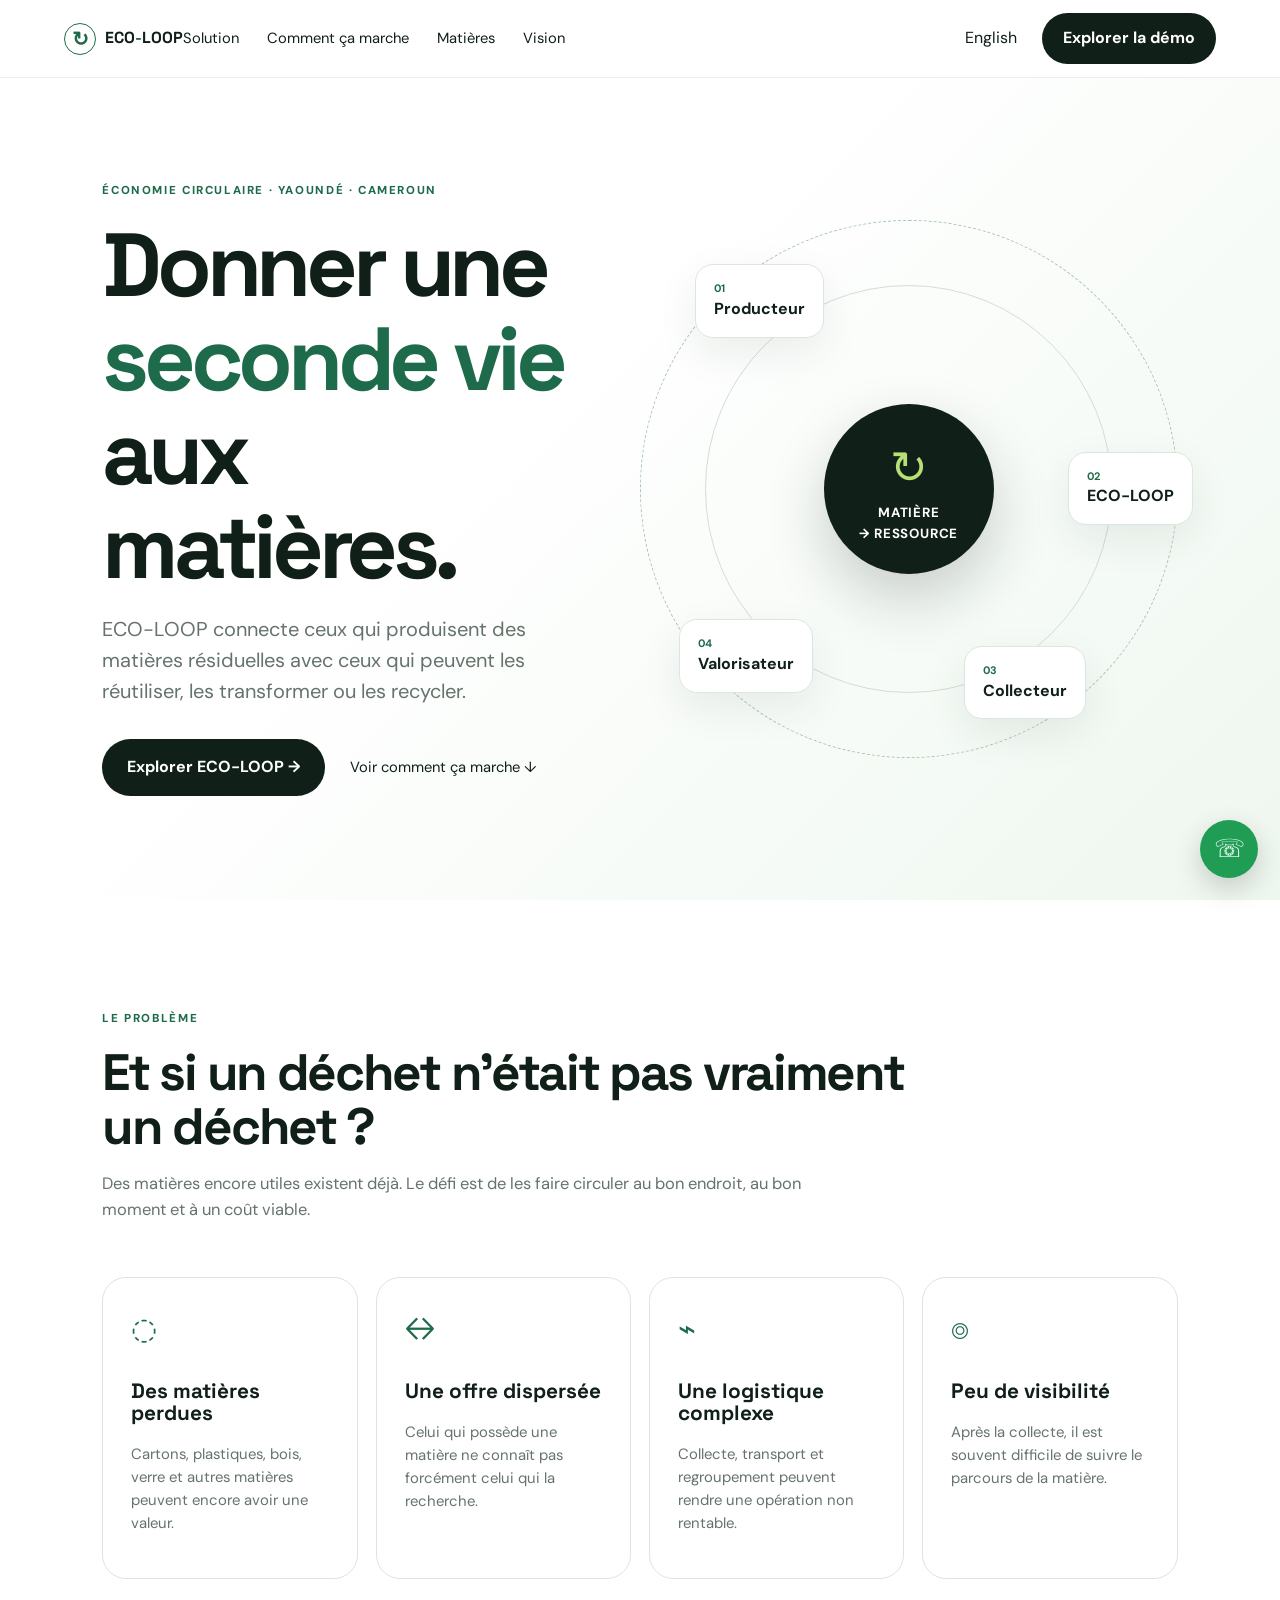
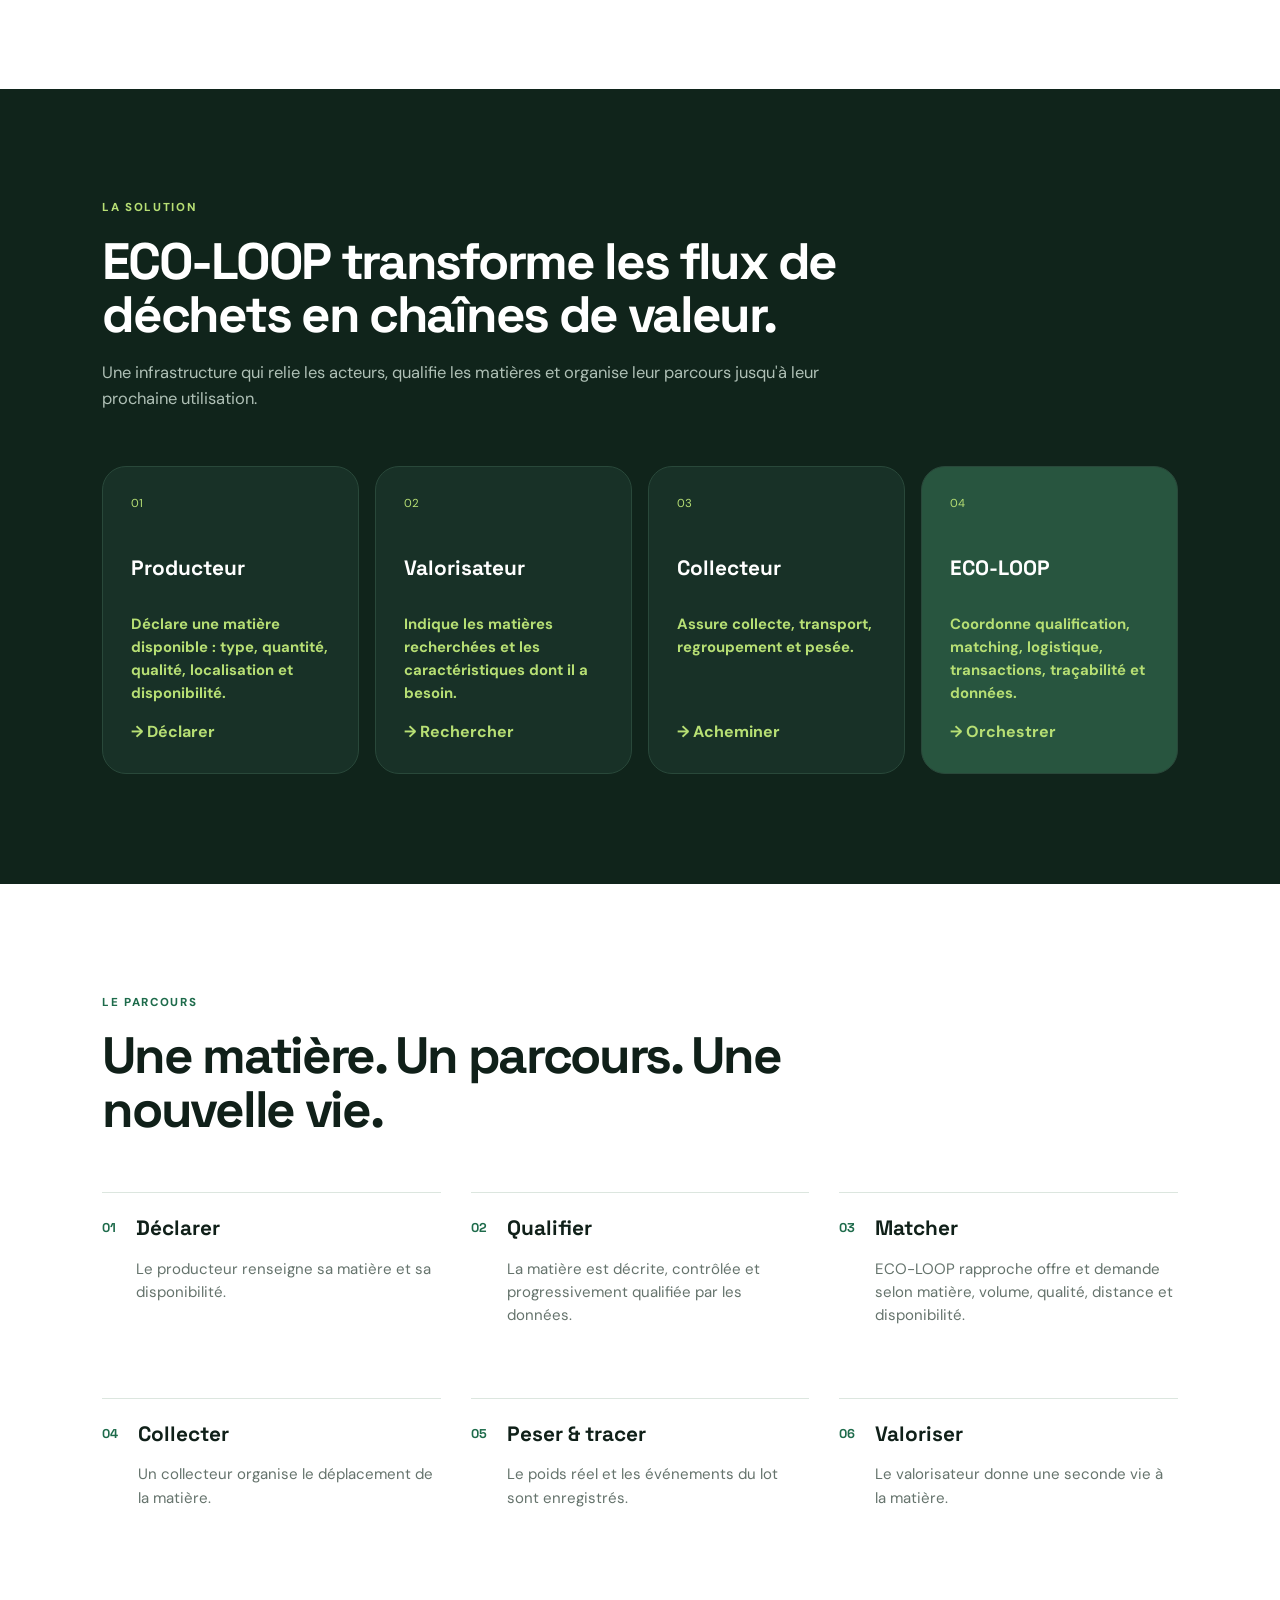
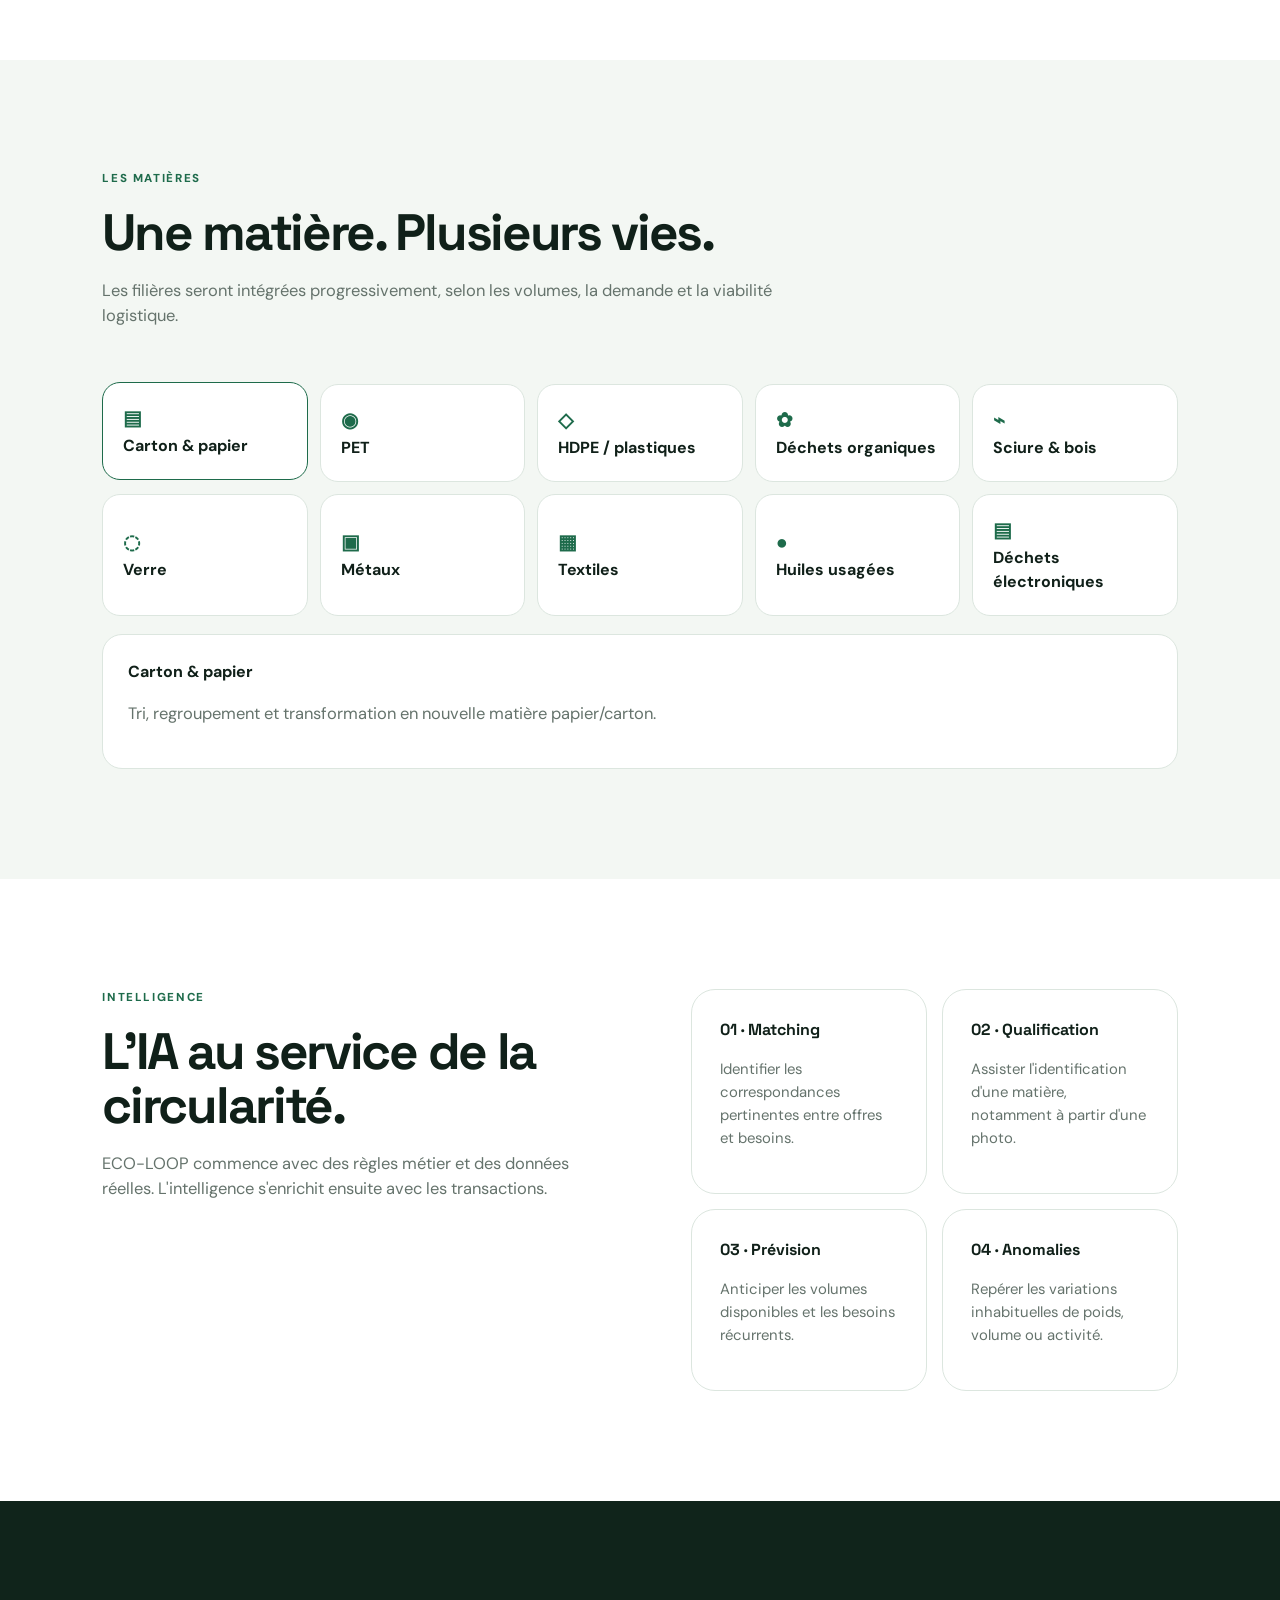
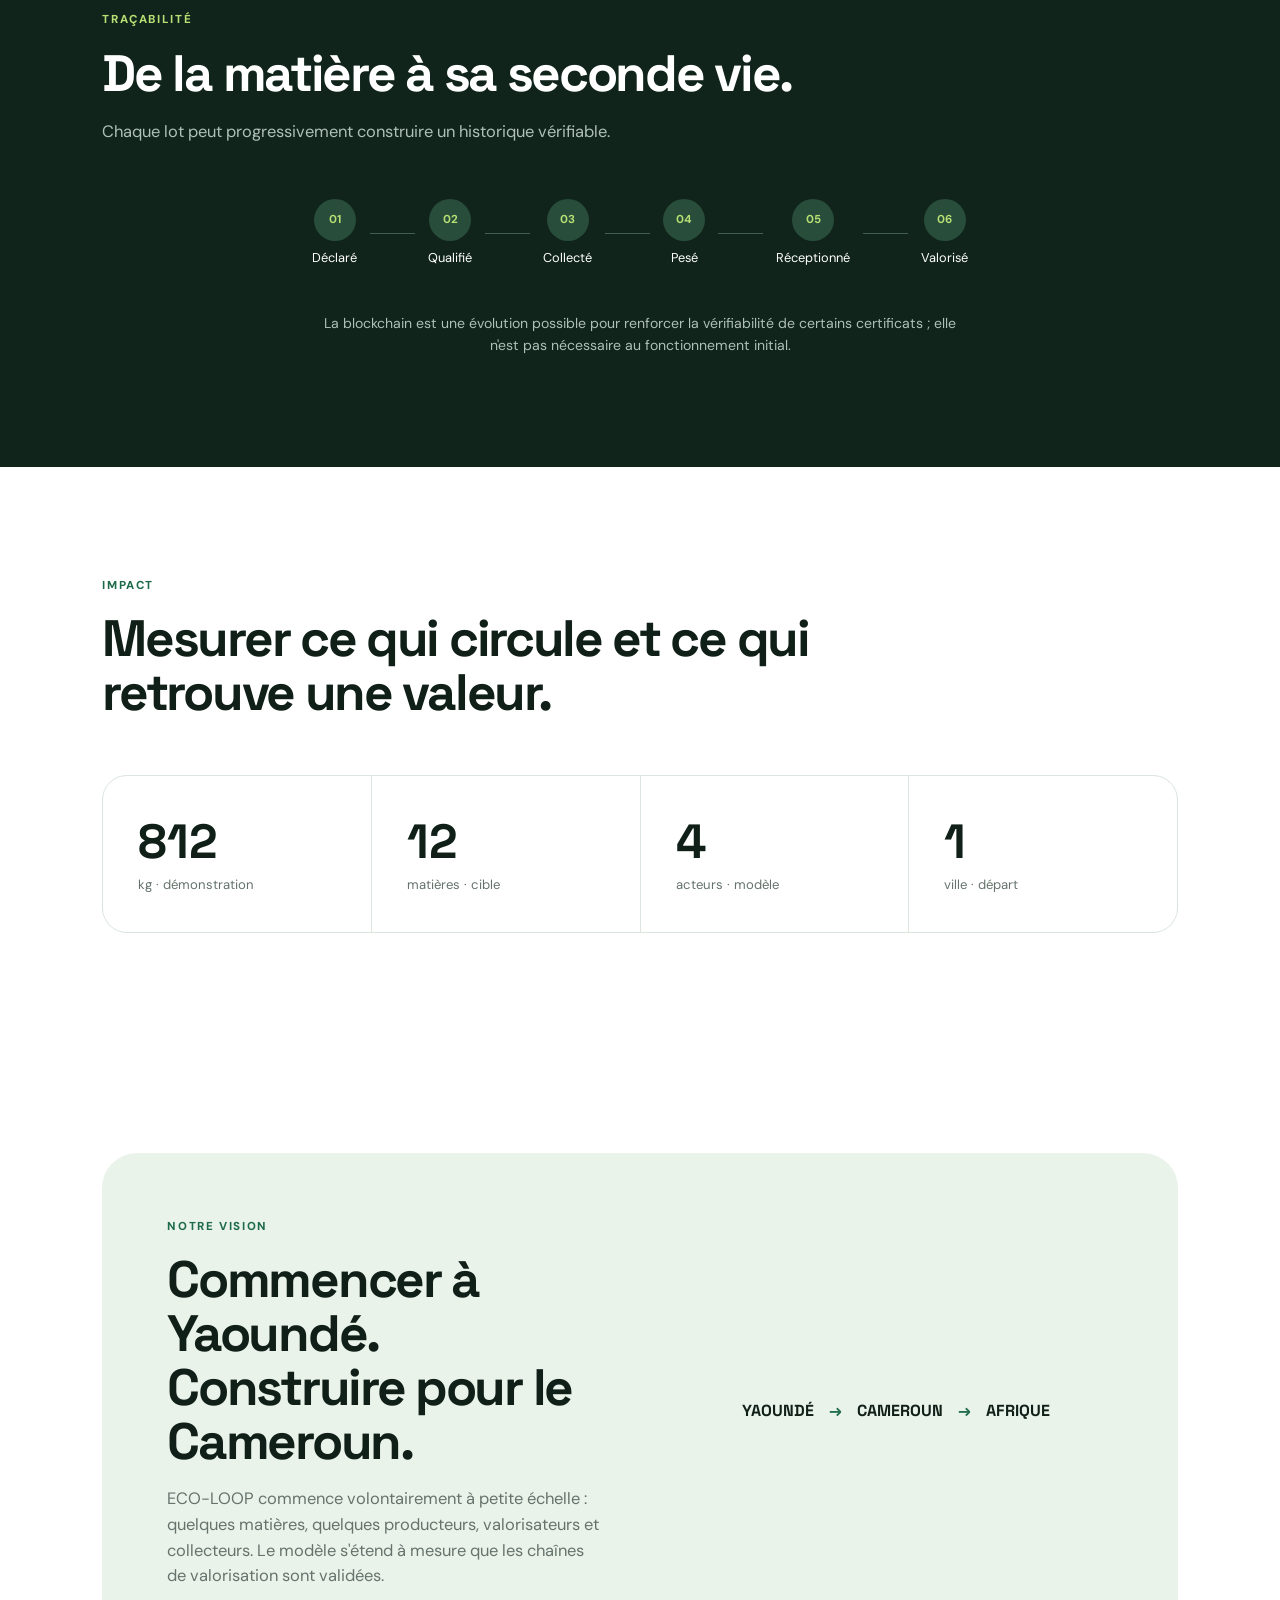
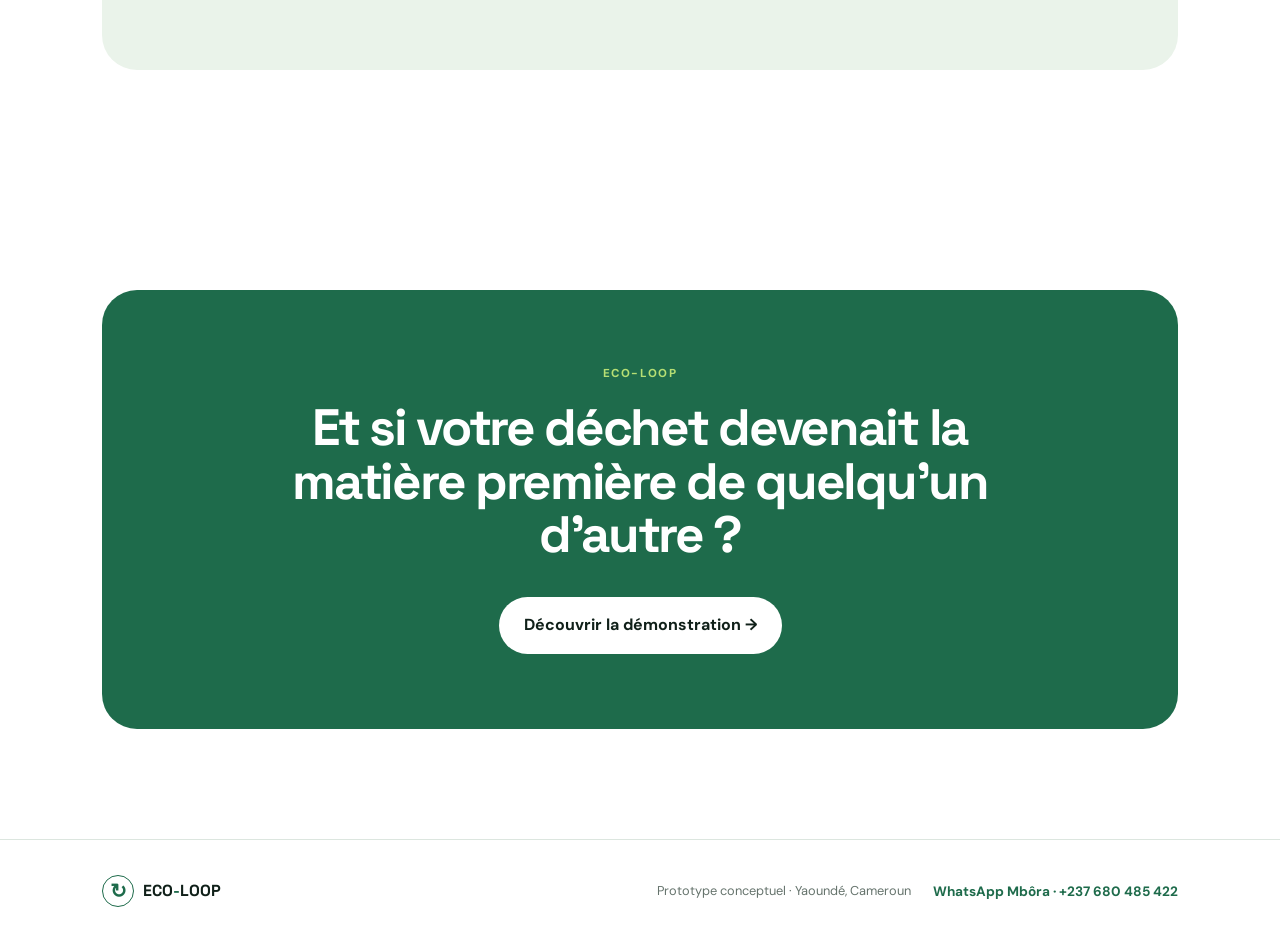
==== index.html @ 36ca0eca "starter" ====
<!DOCTYPE html>
<html lang="fr">
<head>
<meta charset="UTF-8">
<meta name="viewport" content="width=device-width, initial-scale=1.0">
<meta name="description" content="ECO-LOOP connecte les producteurs, collecteurs et valorisateurs pour transformer les matières résiduelles en ressources.">
<meta property="og:title" content="ECO-LOOP — Donner une seconde vie aux matières">
<title>ECO-LOOP</title>
<link rel="stylesheet" href="css/style.css">
</head>
<body>
<header class="nav">
  <a class="brand" href="index.html"><span class="brand-mark">↻</span><span>ECO<span>-</span>LOOP</span></a>
  <nav>
    <a href="#solution"><span data-i18n="nav.solution">Solution</span></a><a href="#process"><span data-i18n="nav.process">Comment ça marche</span></a><a href="#materials"><span data-i18n="nav.materials">Matières</span></a><a href="#vision"><span data-i18n="nav.vision">Vision</span></a>
  </nav>
  <button class="btn btn-light" id="langToggle" type="button">English</button><a class="btn btn-dark" href="demo.html"><span data-i18n="nav.demo">Explorer la démo</span></a>
</header>

<main>
<section class="hero">
  <div class="hero-copy reveal">
    <div class="eyebrow"><span data-i18n="hero.eyebrow">Économie circulaire · Yaoundé · Cameroun</span></div>
    <h1><span data-i18n="hero.title">Donner une <em>seconde vie</em> aux matières.</span></h1>
    <p class="lead"><span data-i18n="hero.lead">ECO-LOOP connecte ceux qui produisent des matières résiduelles avec ceux qui peuvent les réutiliser, les transformer ou les recycler.</span></p>
    <div class="actions"><a class="btn btn-dark btn-lg" href="demo.html"><span data-i18n="hero.demo">Explorer ECO-LOOP →</span></a><a class="text-link" href="#process"><span data-i18n="hero.process">Voir comment ça marche ↓</span></a></div>
  </div>
  <div class="hero-visual reveal">
    <div class="loop-orbit">
      <div class="node n1"><b>01</b><span><span data-i18n="actor.p">Producteur</span></span></div>
      <div class="node n2"><b>02</b><span>ECO-LOOP</span></div>
      <div class="node n3"><b>03</b><span><span data-i18n="actor.c">Collecteur</span></span></div>
      <div class="node n4"><b>04</b><span><span data-i18n="actor.v">Valorisateur</span></span></div>
      <div class="center-node"><span>↻</span><small>MATIÈRE<br>→ RESSOURCE</small></div>
    </div>
  </div>
</section>

<section class="problem section">
  <div class="section-head reveal"><div class="eyebrow"><span data-i18n="problem.eyebrow">Le problème</span></div><h2><span data-i18n="problem.title">Et si un déchet n'était pas vraiment un déchet ?</span></h2><p><span data-i18n="problem.lead">Des matières encore utiles existent déjà. Le défi est de les faire circuler au bon endroit, au bon moment et à un coût viable.</span></p></div>
  <div class="grid-4">
    <article class="card reveal"><span class="card-icon">◌</span><h3><span data-i18n="problem.c1">Des matières perdues</span></h3><p><span data-i18n="problem.p1">Cartons, plastiques, bois, verre et autres matières peuvent encore avoir une valeur.</span></p></article>
    <article class="card reveal"><span class="card-icon">↔</span><h3><span data-i18n="problem.c2">Une offre dispersée</span></h3><p><span data-i18n="problem.p2">Celui qui possède une matière ne connaît pas forcément celui qui la recherche.</span></p></article>
    <article class="card reveal"><span class="card-icon">⌁</span><h3><span data-i18n="problem.c3">Une logistique complexe</span></h3><p><span data-i18n="problem.p3">Collecte, transport et regroupement peuvent rendre une opération non rentable.</span></p></article>
    <article class="card reveal"><span class="card-icon">⌾</span><h3><span data-i18n="problem.c4">Peu de visibilité</span></h3><p><span data-i18n="problem.p4">Après la collecte, il est souvent difficile de suivre le parcours de la matière.</span></p></article>
  </div>
</section>

<section id="solution" class="solution section dark-section">
  <div class="section-head reveal"><div class="eyebrow"><span data-i18n="solution.eyebrow">La solution</span></div><h2><span data-i18n="solution.title">ECO-LOOP transforme les flux de déchets en chaînes de valeur.</span></h2><p><span data-i18n="solution.lead">Une infrastructure qui relie les acteurs, qualifie les matières et organise leur parcours jusqu'à leur prochaine utilisation.</span></p></div>
  <div class="actors">
    <article class="actor reveal"><div class="actor-num">01</div><h3>Producteur</h3><p><span data-i18n="actor.pd">Déclare une matière disponible : type, quantité, qualité, localisation et disponibilité.</span></p><span><span data-i18n="actor.ps">→ Déclarer</span></span></article>
    <article class="actor reveal"><div class="actor-num">02</div><h3>Valorisateur</h3><p><span data-i18n="actor.vd">Indique les matières recherchées et les caractéristiques dont il a besoin.</span></p><span><span data-i18n="actor.vs">→ Rechercher</span></span></article>
    <article class="actor reveal"><div class="actor-num">03</div><h3>Collecteur</h3><p><span data-i18n="actor.cd">Assure collecte, transport, regroupement et pesée.</span></p><span><span data-i18n="actor.cs">→ Acheminer</span></span></article>
    <article class="actor featured reveal"><div class="actor-num">04</div><h3>ECO-LOOP</h3><p><span data-i18n="actor.ed">Coordonne qualification, matching, logistique, transactions, traçabilité et données.</span></p><span><span data-i18n="actor.es">→ Orchestrer</span></span></article>
  </div>
</section>

<section id="process" class="section">
  <div class="section-head reveal"><div class="eyebrow"><span data-i18n="process.eyebrow">Le parcours</span></div><h2><span data-i18n="process.title">Une matière. Un parcours. Une nouvelle vie.</span></h2></div>
  <div class="steps">
    <div class="step reveal"><b>01</b><div><h3 data-i18n="step.1">Déclarer</h3><p data-i18n="step.1d">Le producteur renseigne sa matière et sa disponibilité.</p></div></div>
    <div class="step reveal"><b>02</b><div><h3 data-i18n="step.2">Qualifier</h3><p data-i18n="step.2d">La matière est décrite, contrôlée et progressivement qualifiée par les données.</p></div></div>
    <div class="step reveal"><b>03</b><div><h3 data-i18n="step.3">Matcher</h3><p data-i18n="step.3d">ECO-LOOP rapproche offre et demande selon matière, volume, qualité, distance et disponibilité.</p></div></div>
    <div class="step reveal"><b>04</b><div><h3 data-i18n="step.4">Collecter</h3><p data-i18n="step.4d">Un collecteur organise le déplacement de la matière.</p></div></div>
    <div class="step reveal"><b>05</b><div><h3 data-i18n="step.5">Peser & tracer</h3><p data-i18n="step.5d">Le poids réel et les événements du lot sont enregistrés.</p></div></div>
    <div class="step reveal"><b>06</b><div><h3 data-i18n="step.6">Valoriser</h3><p data-i18n="step.6d">Le valorisateur donne une seconde vie à la matière.</p></div></div>
  </div>
</section>

<section id="materials" class="section soft">
  <div class="section-head reveal"><div class="eyebrow"><span data-i18n="materials.eyebrow">Les matières</span></div><h2><span data-i18n="materials.title">Une matière. Plusieurs vies.</span></h2><p><span data-i18n="materials.lead">Les filières seront intégrées progressivement, selon les volumes, la demande et la viabilité logistique.</span></p></div>
  <div class="materials-grid" id="materialGrid"></div>
  <div class="material-detail" id="materialDetail"></div>
</section>

<section class="section intelligence">
  <div class="split">
    <div class="section-head reveal"><div class="eyebrow"><span data-i18n="ai.eyebrow">Intelligence</span></div><h2><span data-i18n="ai.title">L'IA au service de la circularité.</span></h2><p><span data-i18n="ai.lead">ECO-LOOP commence avec des règles métier et des données réelles. L'intelligence s'enrichit ensuite avec les transactions.</span></p></div>
    <div class="ai-cards">
      <div class="mini-card reveal"><b>01 · <span data-i18n="ai.1">Matching</span></b><p data-i18n="ai.1d">Identifier les correspondances pertinentes entre offres et besoins.</p></div>
      <div class="mini-card reveal"><b>02 · <span data-i18n="ai.2">Qualification</span></b><p data-i18n="ai.2d">Assister l'identification d'une matière, notamment à partir d'une photo.</p></div>
      <div class="mini-card reveal"><b>03 · <span data-i18n="ai.3">Prévision</span></b><p data-i18n="ai.3d">Anticiper les volumes disponibles et les besoins récurrents.</p></div>
      <div class="mini-card reveal"><b>04 · <span data-i18n="ai.4">Anomalies</span></b><p data-i18n="ai.4d">Repérer les variations inhabituelles de poids, volume ou activité.</p></div>
    </div>
  </div>
</section>

<section class="section trace dark-section">
  <div class="section-head reveal"><div class="eyebrow"><span data-i18n="trace.eyebrow">Traçabilité</span></div><h2><span data-i18n="trace.title">De la matière à sa seconde vie.</span></h2><p><span data-i18n="trace.lead">Chaque lot peut progressivement construire un historique vérifiable.</span></p></div>
  <div class="timeline">
    <div><b>01</b><span data-i18n="demo.declared">Déclarée</span></div><i></i><div><b>02</b><span data-i18n="demo.qualified">Qualifiée</span></div><i></i><div><b>03</b><span data-i18n="demo.collected">Collectée</span></div><i></i><div><b>04</b><span data-i18n="demo.weighed">Pesée</span></div><i></i><div><b>05</b><span data-i18n="demo.receptioned">Réceptionnée</span></div><i></i><div><b>06</b><span data-i18n="demo.valorized">Valorisée</span></div>
  </div>
  <p class="note"><span data-i18n="trace.note">La blockchain est une évolution possible pour renforcer la vérifiabilité de certains certificats ; elle n'est pas nécessaire au fonctionnement initial.</span></p>
</section>

<section class="section impact">
  <div class="section-head reveal"><div class="eyebrow"><span data-i18n="impact.eyebrow">Impact</span></div><h2><span data-i18n="impact.title">Mesurer ce qui circule et ce qui retrouve une valeur.</span></h2></div>
  <div class="stats">
    <div><strong data-count="812">0</strong><span>kg · démonstration</span></div>
    <div><strong data-count="12">0</strong><span>matières · cible</span></div>
    <div><strong data-count="4">0</strong><span>acteurs · modèle</span></div>
    <div><strong data-count="1">0</strong><span>ville · départ</span></div>
  </div>
</section>

<section id="vision" class="vision section">
  <div class="vision-box reveal">
    <div><div class="eyebrow"><span data-i18n="vision.eyebrow">Notre vision</span></div><h2><span data-i18n="vision.title">Commencer à Yaoundé.<br>Construire pour le Cameroun.</span></h2><p><span data-i18n="vision.p">ECO-LOOP commence volontairement à petite échelle : quelques matières, quelques producteurs, valorisateurs et collecteurs. Le modèle s'étend à mesure que les chaînes de valorisation sont validées.</span></p></div>
    <div class="map-path"><span>YAOUNDÉ</span><i>→</i><span>CAMEROUN</span><i>→</i><span>AFRIQUE</span></div>
  </div>
</section>

<section class="cta section">
  <div class="cta-box reveal"><div class="eyebrow">ECO-LOOP</div><h2><span data-i18n="cta.title">Et si votre déchet devenait la matière première de quelqu'un d'autre ?</span></h2><a class="btn btn-light btn-lg" href="demo.html"><span data-i18n="cta.button">Découvrir la démonstration →</span></a></div>
</section>
</main>
<footer><div class="brand"><span class="brand-mark">↻</span><span>ECO<span>-</span>LOOP</span></div><div class="footer-contact"><p data-i18n="footer">Prototype conceptuel · Yaoundé, Cameroun</p><a class="whatsapp-link" href="https://wa.me/237680485422" target="_blank" rel="noopener noreferrer"><span>WhatsApp Mbôra</span> · +237 680 485 422</a></div></footer><a class="whatsapp-float" href="https://wa.me/237680485422" target="_blank" rel="noopener noreferrer" aria-label="WhatsApp Mbôra">☏<span>WhatsApp</span></a>
<script src="js/i18n.js"></script><script src="js/data.js"></script><script src="js/landing.js"></script>
</body>
</html>
---- css/style.css ----
@import url('https://fonts.googleapis.com/css2?family=DM+Sans:wght@400;500;600;700&family=Space+Grotesk:wght@500;600;700&display=swap');
:root{--ink:#102019;--muted:#65736c;--green:#1e6b4b;--lime:#b7df74;--soft:#f3f7f3;--line:#dce6df;--white:#fff;--dark:#10241b}
*{box-sizing:border-box}html{scroll-behavior:smooth}body{margin:0;font-family:"DM Sans",sans-serif;color:var(--ink);background:#fff;line-height:1.55}h1,h2,h3{font-family:"Space Grotesk",sans-serif;line-height:1.05;margin:0 0 18px}h1{font-size:clamp(3rem,7vw,6.8rem);letter-spacing:-.06em}h2{font-size:clamp(2.2rem,4vw,4.2rem);letter-spacing:-.045em}h3{font-size:1.3rem}p{color:var(--muted);font-size:1.03rem}.nav{height:78px;display:flex;align-items:center;justify-content:space-between;padding:0 5vw;position:sticky;top:0;background:rgba(255,255,255,.88);backdrop-filter:blur(14px);z-index:20;border-bottom:1px solid rgba(220,230,223,.6)}.brand{display:flex;gap:9px;align-items:center;font-family:"Space Grotesk";font-weight:700;color:var(--ink);text-decoration:none}.brand span>span{color:var(--green)}.brand-mark{width:32px;height:32px;border:1.5px solid var(--green);border-radius:50%;display:grid;place-items:center;color:var(--green);font-size:20px}.nav nav{display:flex;gap:28px}.nav nav a,.text-link{color:var(--ink);text-decoration:none;font-size:.92rem}.btn{display:inline-flex;align-items:center;justify-content:center;text-decoration:none;border-radius:999px;padding:12px 20px;font-weight:700;border:1px solid transparent;transition:.2s}.btn:hover{transform:translateY(-2px)}.btn-dark{background:var(--ink);color:#fff}.btn-light{background:#fff;color:var(--ink)}.btn-lg{padding:15px 24px}.hero{min-height:calc(100vh - 78px);display:grid;grid-template-columns:1.05fr .95fr;align-items:center;padding:7vw 8vw;gap:4vw;background:linear-gradient(135deg,#fff 40%,#eef7ef)}.eyebrow{text-transform:uppercase;letter-spacing:.14em;font-size:.72rem;font-weight:800;color:var(--green);margin-bottom:18px}.hero h1 em{font-style:normal;color:var(--green)}.lead{font-size:1.25rem;max-width:680px}.actions{display:flex;gap:25px;align-items:center;margin-top:32px}.loop-orbit{width:min(42vw,540px);height:min(42vw,540px);min-width:360px;min-height:360px;border:1px dashed #a8c7b2;border-radius:50%;position:relative;margin:auto;animation:spin 35s linear infinite}.loop-orbit:before{content:"";position:absolute;inset:12%;border:1px solid #cfe0d4;border-radius:50%}.center-node{position:absolute;inset:50% auto auto 50%;transform:translate(-50%,-50%);width:170px;height:170px;background:var(--ink);border-radius:50%;color:#fff;display:grid;place-content:center;text-align:center;box-shadow:0 25px 60px rgba(16,32,25,.2)}.center-node span{font-size:45px;color:var(--lime)}.center-node small{font-weight:700;letter-spacing:.06em}.node{position:absolute;background:#fff;border:1px solid var(--line);padding:15px 18px;border-radius:18px;box-shadow:0 15px 40px rgba(20,50,35,.08);display:flex;flex-direction:column}.node b{font-size:.68rem;color:var(--green)}.node span{font-weight:700}.n1{top:8%;left:10%}.n2{top:43%;right:-3%}.n3{bottom:7%;right:17%}.n4{bottom:12%;left:7%}@keyframes spin{to{transform:rotate(360deg)}}.section{padding:110px 8vw}.section-head{max-width:850px;margin-bottom:55px}.section-head p{max-width:720px}.grid-4{display:grid;grid-template-columns:repeat(4,1fr);gap:18px}.card,.actor,.mini-card{border:1px solid var(--line);border-radius:24px;padding:28px;background:#fff}.card-icon{font-size:30px;color:var(--green);display:block;margin-bottom:28px}.card p,.actor p,.mini-card p{font-size:.93rem}.dark-section{background:var(--dark);color:#fff}.dark-section p{color:#afc0b6}.dark-section .eyebrow{color:var(--lime)}.actors{display:grid;grid-template-columns:repeat(4,1fr);gap:16px}.actor{background:#183127;border-color:#29483a;min-height:290px;display:flex;flex-direction:column}.actor p{color:#afc0b6}.actor span{margin-top:auto;color:var(--lime);font-weight:700}.actor-num{font-size:.72rem;color:var(--lime);margin-bottom:45px}.actor.featured{background:#28553f}.steps{display:grid;grid-template-columns:repeat(3,1fr);gap:30px}.step{display:flex;gap:20px;padding:25px 0;border-top:1px solid var(--line)}.step>b{font-family:"Space Grotesk";color:var(--green);font-size:.8rem}.step p{font-size:.94rem}.soft{background:var(--soft)}.materials-grid{display:grid;grid-template-columns:repeat(5,1fr);gap:12px}.material-btn{border:1px solid var(--line);background:#fff;border-radius:18px;padding:20px;text-align:left;cursor:pointer;font:inherit;font-weight:700;color:var(--ink);transition:.2s}.material-btn:hover,.material-btn.active{border-color:var(--green);transform:translateY(-2px)}.material-detail{margin-top:18px;padding:25px;border-radius:20px;background:#fff;border:1px solid var(--line);min-height:80px}.split{display:grid;grid-template-columns:1fr 1fr;gap:8vw;align-items:start}.ai-cards{display:grid;grid-template-columns:1fr 1fr;gap:15px}.mini-card b{font-family:"Space Grotesk"}.timeline{display:flex;align-items:center;justify-content:center;gap:13px;flex-wrap:wrap}.timeline div{display:flex;flex-direction:column;align-items:center;gap:7px}.timeline b{width:42px;height:42px;border-radius:50%;display:grid;place-items:center;background:#284d3b;color:var(--lime);font-size:.72rem}.timeline span{font-size:.8rem}.timeline i{height:1px;width:45px;background:#42604f}.note{text-align:center;margin:45px auto 0;max-width:650px;font-size:.88rem}.stats{display:grid;grid-template-columns:repeat(4,1fr);gap:1px;background:var(--line);border:1px solid var(--line);border-radius:25px;overflow:hidden}.stats>div{background:#fff;padding:35px}.stats strong{font:700 3rem "Space Grotesk";display:block}.stats span{font-size:.82rem;color:var(--muted)}.vision-box{background:#eaf3ea;border-radius:35px;padding:65px;display:grid;grid-template-columns:1fr 1fr;gap:6vw;align-items:center}.map-path{display:flex;align-items:center;justify-content:center;gap:15px;flex-wrap:wrap;font-family:"Space Grotesk";font-weight:700}.map-path i{font-style:normal;color:var(--green)}.cta-box{background:var(--green);color:#fff;border-radius:35px;padding:75px;text-align:center}.cta-box h2{max-width:800px;margin:0 auto 35px}.cta-box .eyebrow{color:var(--lime)}footer{padding:35px 8vw;display:flex;justify-content:space-between;align-items:center;gap:25px;border-top:1px solid var(--line)}footer p{font-size:.8rem;margin:0}.footer-contact{display:flex;align-items:center;gap:22px;flex-wrap:wrap;justify-content:flex-end}.whatsapp-link{color:var(--green);font-weight:700;text-decoration:none;font-size:.85rem}.whatsapp-link:hover{text-decoration:underline}.demo-footer{padding:28px 6vw;text-align:center;border-top:1px solid var(--line)}.whatsapp-float{position:fixed;right:22px;bottom:22px;z-index:50;width:58px;height:58px;border-radius:50%;background:#1f9d55;color:#fff;display:flex;align-items:center;justify-content:center;text-decoration:none;font-size:25px;box-shadow:0 10px 28px rgba(0,0,0,.18);transition:.2s}.whatsapp-float:hover{transform:translateY(-3px)}.whatsapp-float span{position:absolute;right:68px;white-space:nowrap;background:var(--ink);color:#fff;padding:8px 12px;border-radius:999px;font-size:.75rem;font-weight:700;opacity:0;pointer-events:none;transition:.2s}.whatsapp-float:hover span{opacity:1}.reveal{opacity:0;transform:translateY(18px);transition:.7s ease}.reveal.visible{opacity:1;transform:none}@media(max-width:900px){.nav nav{display:none}.hero{grid-template-columns:1fr;padding-top:70px}.loop-orbit{min-width:300px;min-height:300px;width:80vw;height:80vw}.grid-4,.actors{grid-template-columns:1fr 1fr}.steps{grid-template-columns:1fr 1fr}.materials-grid{grid-template-columns:repeat(2,1fr)}.split,.vision-box{grid-template-columns:1fr}.stats{grid-template-columns:1fr 1fr}.timeline i{display:none}}@media(max-width:560px){.nav{padding:0 20px}.nav>.btn{display:none}.hero,.section{padding:75px 22px}.hero h1{font-size:3.5rem}.actions{align-items:flex-start;flex-direction:column}.grid-4,.actors,.steps,.ai-cards{grid-template-columns:1fr}.materials-grid{grid-template-columns:1fr 1fr}.stats{grid-template-columns:1fr}.vision-box,.cta-box{padding:35px 25px}.node{transform:scale(.85)}.loop-orbit{min-width:285px;min-height:285px}.center-node{width:125px;height:125px}.center-node span{font-size:32px}.n2{right:-10%}footer{padding:25px 22px;display:block}.footer-contact{justify-content:flex-start;margin-top:14px}}

#langToggle{cursor:pointer;font:inherit;padding:9px 14px;margin-left:12px} .nav #langToggle{margin-left:auto;margin-right:10px} .demo-nav #langToggle{margin-left:auto;margin-right:12px}@media(max-width:560px){#langToggle{padding:8px 11px}}
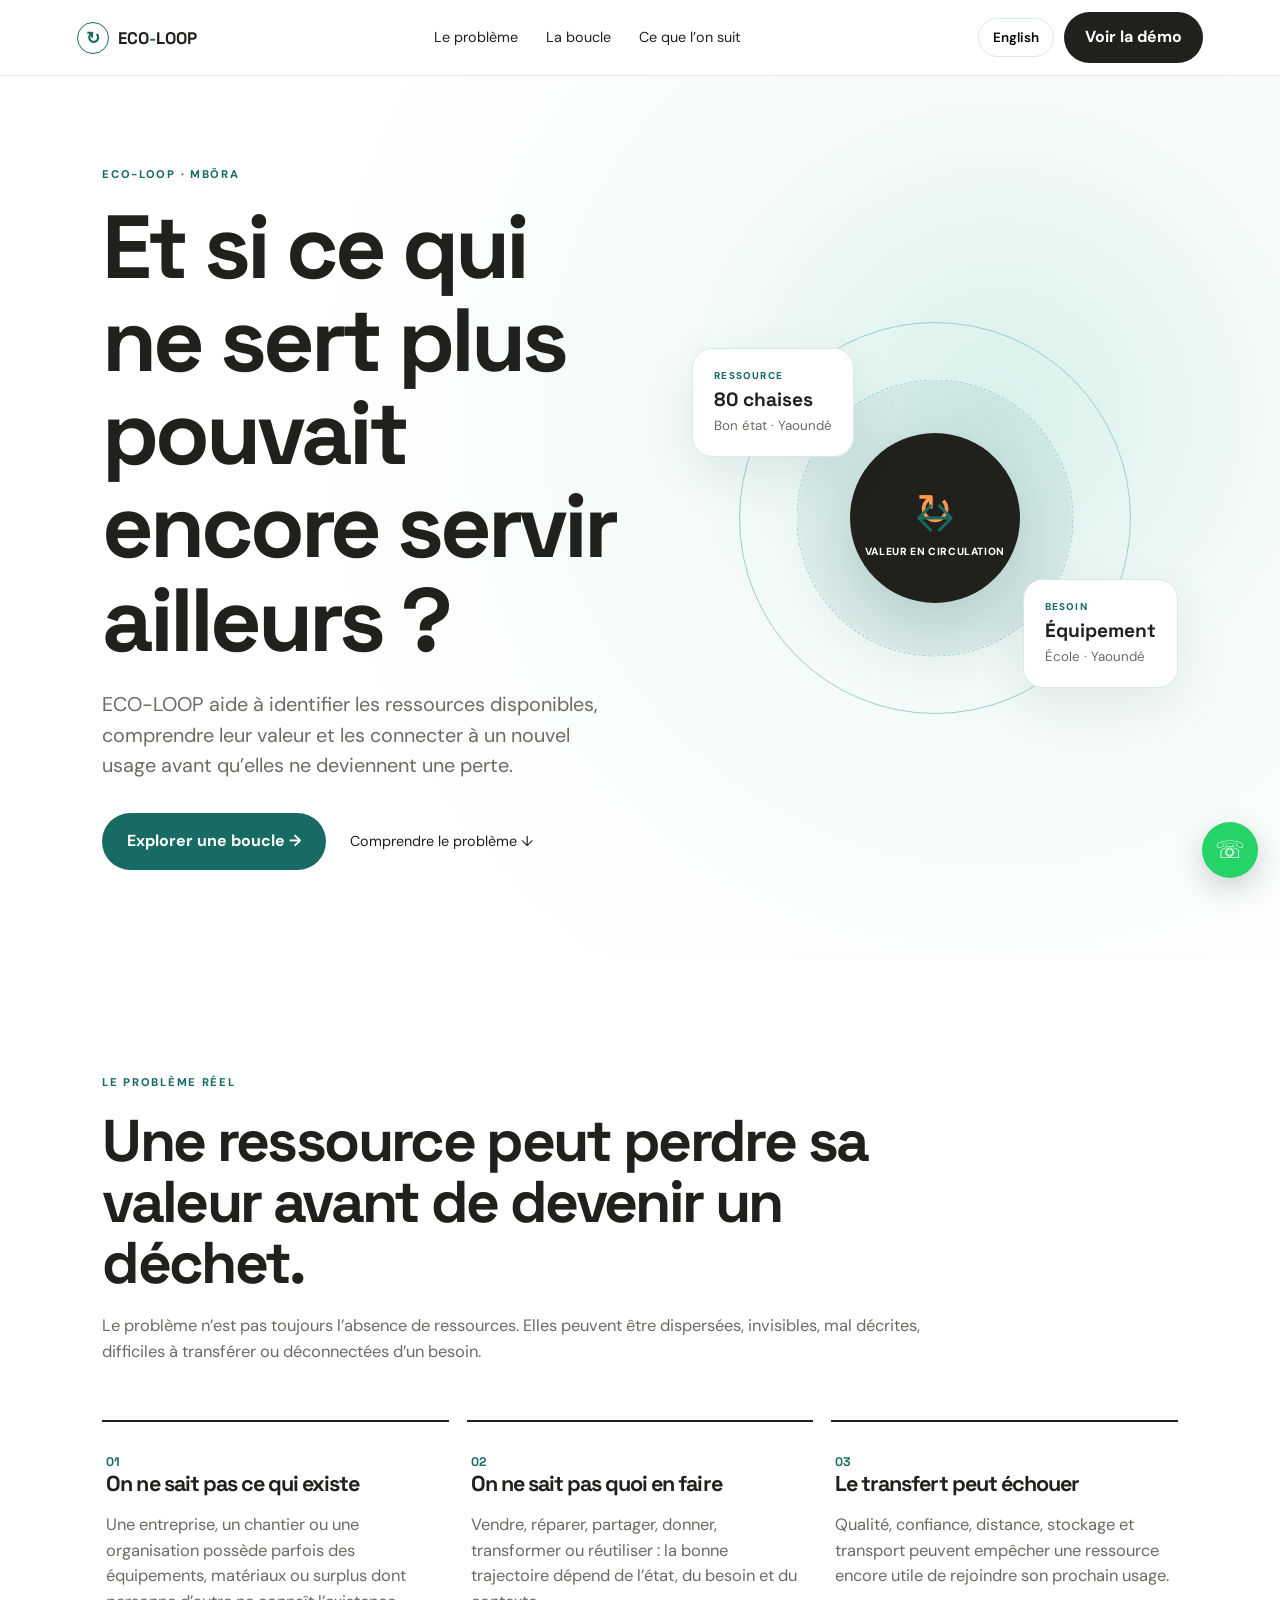
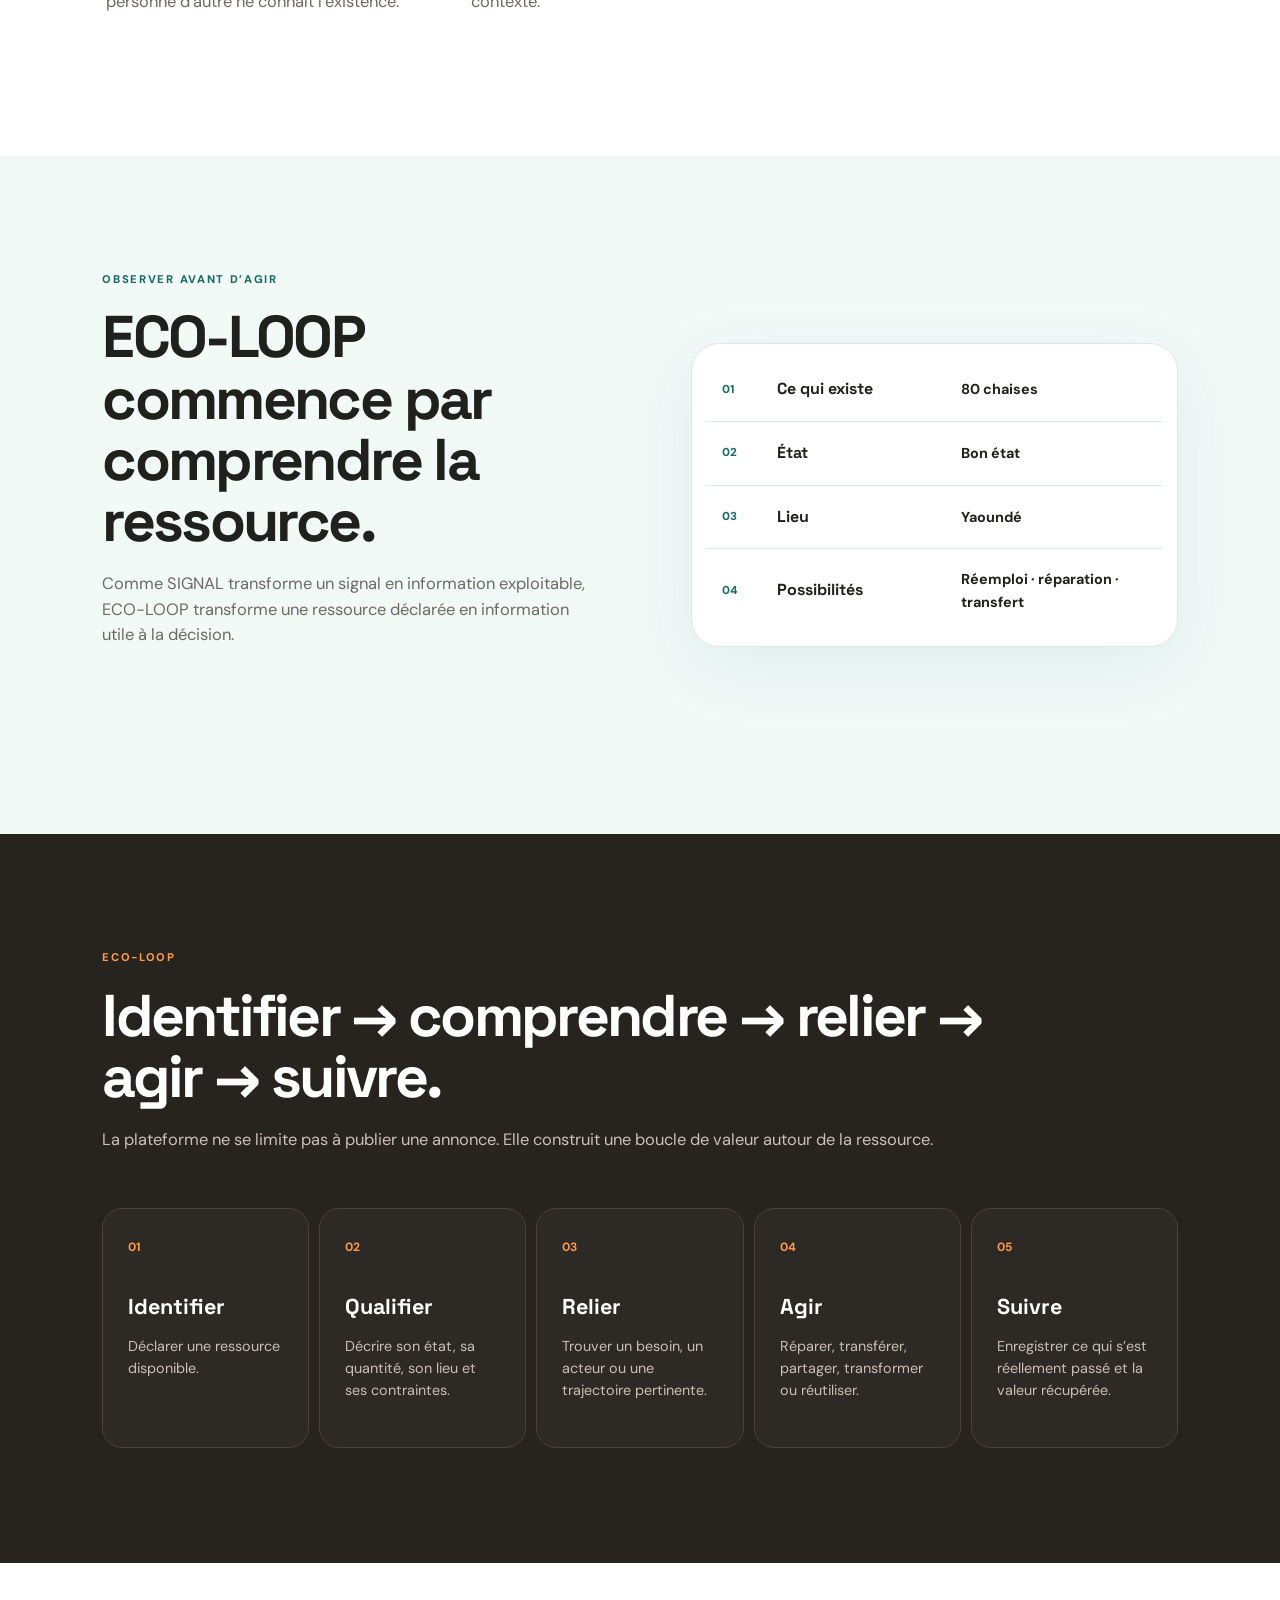
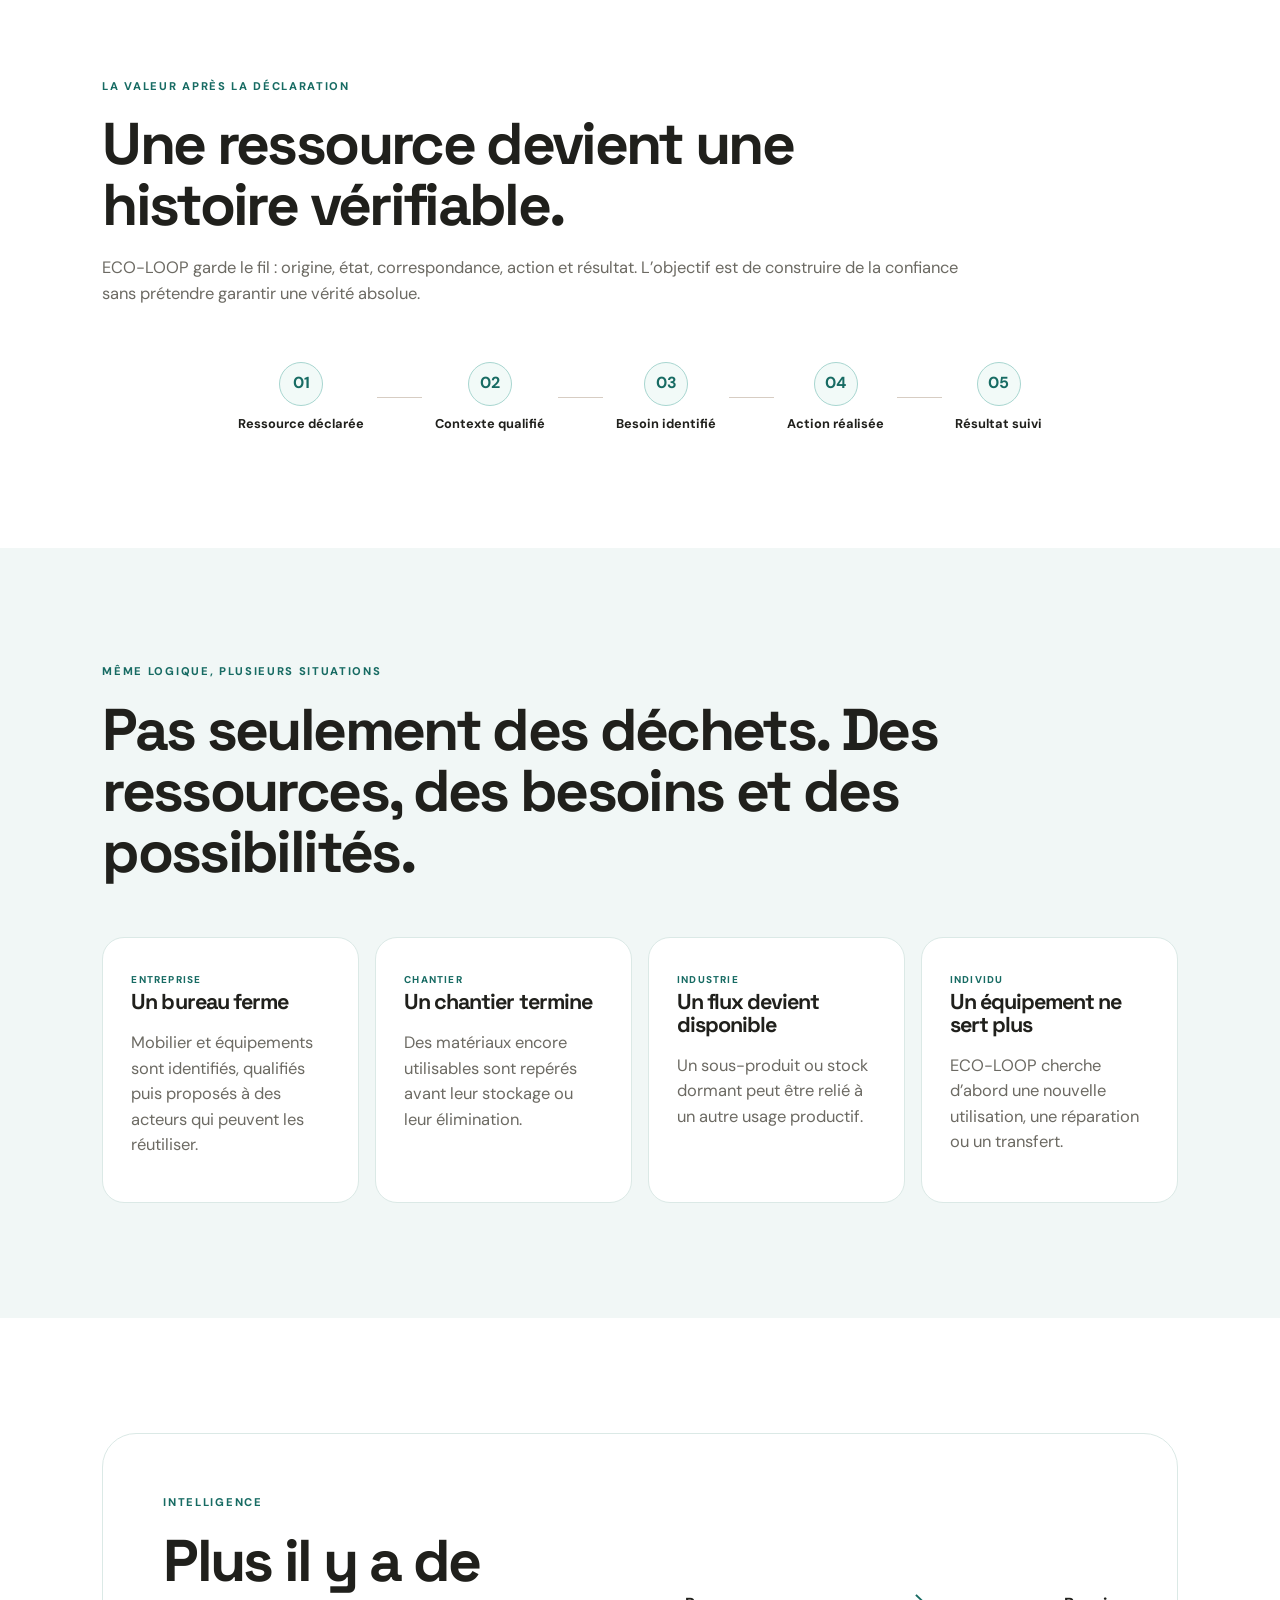
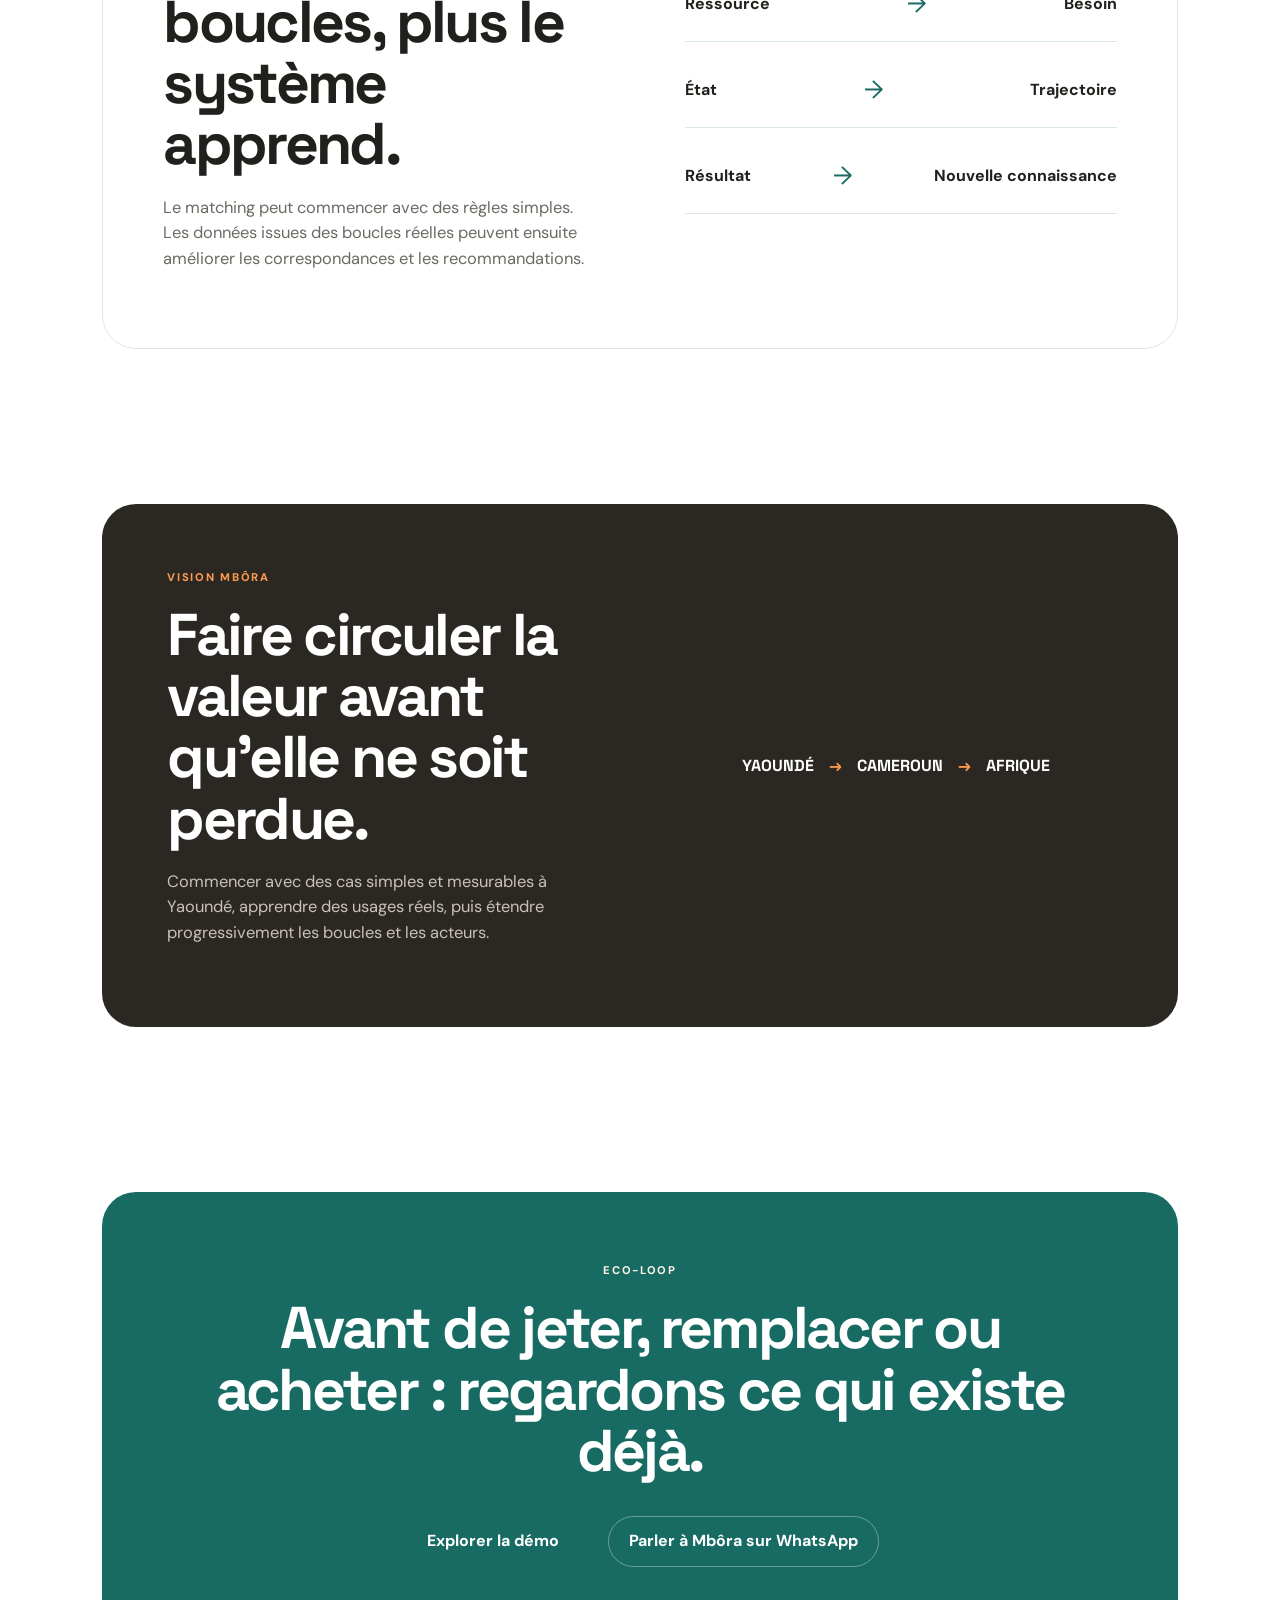
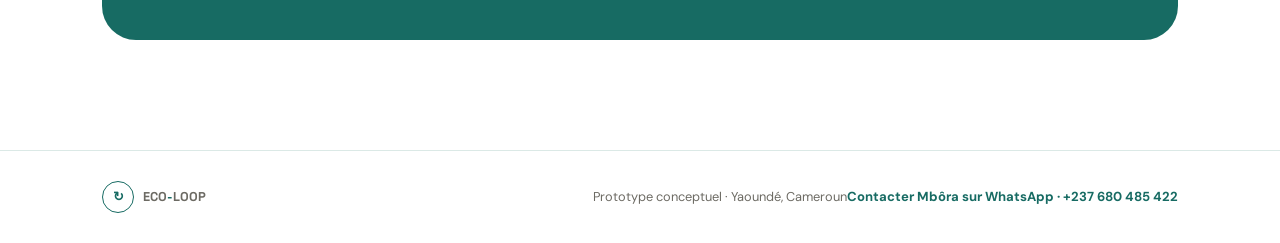
==== commit ede24eae: "starter" ====
--- a/index.html
+++ b/index.html
@@ -1,121 +1,15 @@
-<!DOCTYPE html>
-<html lang="fr">
-<head>
-<meta charset="UTF-8">
-<meta name="viewport" content="width=device-width, initial-scale=1.0">
-<meta name="description" content="ECO-LOOP connecte les producteurs, collecteurs et valorisateurs pour transformer les matières résiduelles en ressources.">
-<meta property="og:title" content="ECO-LOOP — Donner une seconde vie aux matières">
-<title>ECO-LOOP</title>
-<link rel="stylesheet" href="css/style.css">
-</head>
+<!doctype html>
+<html lang="fr"><head><meta charset="utf-8"><meta name="viewport" content="width=device-width,initial-scale=1"><meta name="description" content="ECO-LOOP aide à donner une nouvelle valeur à ce qui existe déjà."><title>ECO-LOOP — Donner une nouvelle valeur à ce qui existe déjà</title><link rel="stylesheet" href="css/style.css"></head>
 <body>
-<header class="nav">
-  <a class="brand" href="index.html"><span class="brand-mark">↻</span><span>ECO<span>-</span>LOOP</span></a>
-  <nav>
-    <a href="#solution"><span data-i18n="nav.solution">Solution</span></a><a href="#process"><span data-i18n="nav.process">Comment ça marche</span></a><a href="#materials"><span data-i18n="nav.materials">Matières</span></a><a href="#vision"><span data-i18n="nav.vision">Vision</span></a>
-  </nav>
-  <button class="btn btn-light" id="langToggle" type="button">English</button><a class="btn btn-dark" href="demo.html"><span data-i18n="nav.demo">Explorer la démo</span></a>
-</header>
-
+<header class="nav"><a class="brand" href="index.html"><span class="brand-mark">↻</span><span>ECO<span>-</span>LOOP</span></a><nav><a href="#probleme" data-i18n="nav.problem">Le problème</a><a href="#boucle" data-i18n="nav.loop">La boucle</a><a href="#preuve" data-i18n="nav.proof">Ce que l'on suit</a></nav><div class="nav-actions"><button class="lang" id="langToggle">English</button><a class="btn btn-dark" href="demo.html" data-i18n="nav.demo">Voir la démo</a></div></header>
 <main>
-<section class="hero">
-  <div class="hero-copy reveal">
-    <div class="eyebrow"><span data-i18n="hero.eyebrow">Économie circulaire · Yaoundé · Cameroun</span></div>
-    <h1><span data-i18n="hero.title">Donner une <em>seconde vie</em> aux matières.</span></h1>
-    <p class="lead"><span data-i18n="hero.lead">ECO-LOOP connecte ceux qui produisent des matières résiduelles avec ceux qui peuvent les réutiliser, les transformer ou les recycler.</span></p>
-    <div class="actions"><a class="btn btn-dark btn-lg" href="demo.html"><span data-i18n="hero.demo">Explorer ECO-LOOP →</span></a><a class="text-link" href="#process"><span data-i18n="hero.process">Voir comment ça marche ↓</span></a></div>
-  </div>
-  <div class="hero-visual reveal">
-    <div class="loop-orbit">
-      <div class="node n1"><b>01</b><span><span data-i18n="actor.p">Producteur</span></span></div>
-      <div class="node n2"><b>02</b><span>ECO-LOOP</span></div>
-      <div class="node n3"><b>03</b><span><span data-i18n="actor.c">Collecteur</span></span></div>
-      <div class="node n4"><b>04</b><span><span data-i18n="actor.v">Valorisateur</span></span></div>
-      <div class="center-node"><span>↻</span><small>MATIÈRE<br>→ RESSOURCE</small></div>
-    </div>
-  </div>
-</section>
-
-<section class="problem section">
-  <div class="section-head reveal"><div class="eyebrow"><span data-i18n="problem.eyebrow">Le problème</span></div><h2><span data-i18n="problem.title">Et si un déchet n'était pas vraiment un déchet ?</span></h2><p><span data-i18n="problem.lead">Des matières encore utiles existent déjà. Le défi est de les faire circuler au bon endroit, au bon moment et à un coût viable.</span></p></div>
-  <div class="grid-4">
-    <article class="card reveal"><span class="card-icon">◌</span><h3><span data-i18n="problem.c1">Des matières perdues</span></h3><p><span data-i18n="problem.p1">Cartons, plastiques, bois, verre et autres matières peuvent encore avoir une valeur.</span></p></article>
-    <article class="card reveal"><span class="card-icon">↔</span><h3><span data-i18n="problem.c2">Une offre dispersée</span></h3><p><span data-i18n="problem.p2">Celui qui possède une matière ne connaît pas forcément celui qui la recherche.</span></p></article>
-    <article class="card reveal"><span class="card-icon">⌁</span><h3><span data-i18n="problem.c3">Une logistique complexe</span></h3><p><span data-i18n="problem.p3">Collecte, transport et regroupement peuvent rendre une opération non rentable.</span></p></article>
-    <article class="card reveal"><span class="card-icon">⌾</span><h3><span data-i18n="problem.c4">Peu de visibilité</span></h3><p><span data-i18n="problem.p4">Après la collecte, il est souvent difficile de suivre le parcours de la matière.</span></p></article>
-  </div>
-</section>
-
-<section id="solution" class="solution section dark-section">
-  <div class="section-head reveal"><div class="eyebrow"><span data-i18n="solution.eyebrow">La solution</span></div><h2><span data-i18n="solution.title">ECO-LOOP transforme les flux de déchets en chaînes de valeur.</span></h2><p><span data-i18n="solution.lead">Une infrastructure qui relie les acteurs, qualifie les matières et organise leur parcours jusqu'à leur prochaine utilisation.</span></p></div>
-  <div class="actors">
-    <article class="actor reveal"><div class="actor-num">01</div><h3>Producteur</h3><p><span data-i18n="actor.pd">Déclare une matière disponible : type, quantité, qualité, localisation et disponibilité.</span></p><span><span data-i18n="actor.ps">→ Déclarer</span></span></article>
-    <article class="actor reveal"><div class="actor-num">02</div><h3>Valorisateur</h3><p><span data-i18n="actor.vd">Indique les matières recherchées et les caractéristiques dont il a besoin.</span></p><span><span data-i18n="actor.vs">→ Rechercher</span></span></article>
-    <article class="actor reveal"><div class="actor-num">03</div><h3>Collecteur</h3><p><span data-i18n="actor.cd">Assure collecte, transport, regroupement et pesée.</span></p><span><span data-i18n="actor.cs">→ Acheminer</span></span></article>
-    <article class="actor featured reveal"><div class="actor-num">04</div><h3>ECO-LOOP</h3><p><span data-i18n="actor.ed">Coordonne qualification, matching, logistique, transactions, traçabilité et données.</span></p><span><span data-i18n="actor.es">→ Orchestrer</span></span></article>
-  </div>
-</section>
-
-<section id="process" class="section">
-  <div class="section-head reveal"><div class="eyebrow"><span data-i18n="process.eyebrow">Le parcours</span></div><h2><span data-i18n="process.title">Une matière. Un parcours. Une nouvelle vie.</span></h2></div>
-  <div class="steps">
-    <div class="step reveal"><b>01</b><div><h3 data-i18n="step.1">Déclarer</h3><p data-i18n="step.1d">Le producteur renseigne sa matière et sa disponibilité.</p></div></div>
-    <div class="step reveal"><b>02</b><div><h3 data-i18n="step.2">Qualifier</h3><p data-i18n="step.2d">La matière est décrite, contrôlée et progressivement qualifiée par les données.</p></div></div>
-    <div class="step reveal"><b>03</b><div><h3 data-i18n="step.3">Matcher</h3><p data-i18n="step.3d">ECO-LOOP rapproche offre et demande selon matière, volume, qualité, distance et disponibilité.</p></div></div>
-    <div class="step reveal"><b>04</b><div><h3 data-i18n="step.4">Collecter</h3><p data-i18n="step.4d">Un collecteur organise le déplacement de la matière.</p></div></div>
-    <div class="step reveal"><b>05</b><div><h3 data-i18n="step.5">Peser & tracer</h3><p data-i18n="step.5d">Le poids réel et les événements du lot sont enregistrés.</p></div></div>
-    <div class="step reveal"><b>06</b><div><h3 data-i18n="step.6">Valoriser</h3><p data-i18n="step.6d">Le valorisateur donne une seconde vie à la matière.</p></div></div>
-  </div>
-</section>
-
-<section id="materials" class="section soft">
-  <div class="section-head reveal"><div class="eyebrow"><span data-i18n="materials.eyebrow">Les matières</span></div><h2><span data-i18n="materials.title">Une matière. Plusieurs vies.</span></h2><p><span data-i18n="materials.lead">Les filières seront intégrées progressivement, selon les volumes, la demande et la viabilité logistique.</span></p></div>
-  <div class="materials-grid" id="materialGrid"></div>
-  <div class="material-detail" id="materialDetail"></div>
-</section>
-
-<section class="section intelligence">
-  <div class="split">
-    <div class="section-head reveal"><div class="eyebrow"><span data-i18n="ai.eyebrow">Intelligence</span></div><h2><span data-i18n="ai.title">L'IA au service de la circularité.</span></h2><p><span data-i18n="ai.lead">ECO-LOOP commence avec des règles métier et des données réelles. L'intelligence s'enrichit ensuite avec les transactions.</span></p></div>
-    <div class="ai-cards">
-      <div class="mini-card reveal"><b>01 · <span data-i18n="ai.1">Matching</span></b><p data-i18n="ai.1d">Identifier les correspondances pertinentes entre offres et besoins.</p></div>
-      <div class="mini-card reveal"><b>02 · <span data-i18n="ai.2">Qualification</span></b><p data-i18n="ai.2d">Assister l'identification d'une matière, notamment à partir d'une photo.</p></div>
-      <div class="mini-card reveal"><b>03 · <span data-i18n="ai.3">Prévision</span></b><p data-i18n="ai.3d">Anticiper les volumes disponibles et les besoins récurrents.</p></div>
-      <div class="mini-card reveal"><b>04 · <span data-i18n="ai.4">Anomalies</span></b><p data-i18n="ai.4d">Repérer les variations inhabituelles de poids, volume ou activité.</p></div>
-    </div>
-  </div>
-</section>
-
-<section class="section trace dark-section">
-  <div class="section-head reveal"><div class="eyebrow"><span data-i18n="trace.eyebrow">Traçabilité</span></div><h2><span data-i18n="trace.title">De la matière à sa seconde vie.</span></h2><p><span data-i18n="trace.lead">Chaque lot peut progressivement construire un historique vérifiable.</span></p></div>
-  <div class="timeline">
-    <div><b>01</b><span data-i18n="demo.declared">Déclarée</span></div><i></i><div><b>02</b><span data-i18n="demo.qualified">Qualifiée</span></div><i></i><div><b>03</b><span data-i18n="demo.collected">Collectée</span></div><i></i><div><b>04</b><span data-i18n="demo.weighed">Pesée</span></div><i></i><div><b>05</b><span data-i18n="demo.receptioned">Réceptionnée</span></div><i></i><div><b>06</b><span data-i18n="demo.valorized">Valorisée</span></div>
-  </div>
-  <p class="note"><span data-i18n="trace.note">La blockchain est une évolution possible pour renforcer la vérifiabilité de certains certificats ; elle n'est pas nécessaire au fonctionnement initial.</span></p>
-</section>
-
-<section class="section impact">
-  <div class="section-head reveal"><div class="eyebrow"><span data-i18n="impact.eyebrow">Impact</span></div><h2><span data-i18n="impact.title">Mesurer ce qui circule et ce qui retrouve une valeur.</span></h2></div>
-  <div class="stats">
-    <div><strong data-count="812">0</strong><span>kg · démonstration</span></div>
-    <div><strong data-count="12">0</strong><span>matières · cible</span></div>
-    <div><strong data-count="4">0</strong><span>acteurs · modèle</span></div>
-    <div><strong data-count="1">0</strong><span>ville · départ</span></div>
-  </div>
-</section>
-
-<section id="vision" class="vision section">
-  <div class="vision-box reveal">
-    <div><div class="eyebrow"><span data-i18n="vision.eyebrow">Notre vision</span></div><h2><span data-i18n="vision.title">Commencer à Yaoundé.<br>Construire pour le Cameroun.</span></h2><p><span data-i18n="vision.p">ECO-LOOP commence volontairement à petite échelle : quelques matières, quelques producteurs, valorisateurs et collecteurs. Le modèle s'étend à mesure que les chaînes de valorisation sont validées.</span></p></div>
-    <div class="map-path"><span>YAOUNDÉ</span><i>→</i><span>CAMEROUN</span><i>→</i><span>AFRIQUE</span></div>
-  </div>
-</section>
-
-<section class="cta section">
-  <div class="cta-box reveal"><div class="eyebrow">ECO-LOOP</div><h2><span data-i18n="cta.title">Et si votre déchet devenait la matière première de quelqu'un d'autre ?</span></h2><a class="btn btn-light btn-lg" href="demo.html"><span data-i18n="cta.button">Découvrir la démonstration →</span></a></div>
-</section>
-</main>
-<footer><div class="brand"><span class="brand-mark">↻</span><span>ECO<span>-</span>LOOP</span></div><div class="footer-contact"><p data-i18n="footer">Prototype conceptuel · Yaoundé, Cameroun</p><a class="whatsapp-link" href="https://wa.me/237680485422" target="_blank" rel="noopener noreferrer"><span>WhatsApp Mbôra</span> · +237 680 485 422</a></div></footer><a class="whatsapp-float" href="https://wa.me/237680485422" target="_blank" rel="noopener noreferrer" aria-label="WhatsApp Mbôra">☏<span>WhatsApp</span></a>
-<script src="js/i18n.js"></script><script src="js/data.js"></script><script src="js/landing.js"></script>
-</body>
-</html>+<section class="hero"><div class="hero-copy reveal"><div class="eyebrow" data-i18n="hero.eyebrow">ECO-LOOP · Mbôra</div><h1 data-i18n="hero.title">Et si ce qui ne sert plus pouvait encore servir ailleurs ?</h1><p class="lead" data-i18n="hero.lead">ECO-LOOP aide à identifier les ressources disponibles, comprendre leur valeur et les connecter à un nouvel usage avant qu'elles ne deviennent une perte.</p><div class="actions"><a class="btn btn-orange btn-lg" href="demo.html" data-i18n="hero.cta">Explorer une boucle →</a><a class="text-link" href="#probleme" data-i18n="hero.link">Comprendre le problème ↓</a></div></div><div class="hero-visual reveal"><div class="resource-scene"><div class="pulse"></div><div class="resource-card rc1"><span class="tiny" data-i18n="hero.resourceTag">RESSOURCE</span><strong data-i18n="hero.resource">80 chaises</strong><small data-i18n="hero.resourceMeta">Bon état · Yaoundé</small></div><div class="resource-card rc2"><span class="tiny" data-i18n="hero.needTag">BESOIN</span><strong data-i18n="hero.need">Équipement</strong><small data-i18n="hero.needMeta">École · Yaoundé</small></div><div class="connector">↔</div><div class="center-orb"><span>↻</span><small data-i18n="hero.orb">VALEUR<br>EN CIRCULATION</small></div></div></div></section>
+<section id="probleme" class="section problem"><div class="section-head reveal"><div class="eyebrow" data-i18n="problem.eyebrow">Le problème réel</div><h2 data-i18n="problem.title">Une ressource peut perdre sa valeur avant de devenir un déchet.</h2><p data-i18n="problem.lead">Le problème n'est pas toujours l'absence de ressources. Elles peuvent être dispersées, invisibles, mal décrites, difficiles à transférer ou déconnectées d'un besoin.</p></div><div class="story-grid"><article class="story-card reveal"><span class="num">01</span><h3 data-i18n="problem.c1">On ne sait pas ce qui existe</h3><p data-i18n="problem.p1">Une entreprise, un chantier ou une organisation possède parfois des équipements, matériaux ou surplus dont personne d'autre ne connaît l'existence.</p></article><article class="story-card reveal"><span class="num">02</span><h3 data-i18n="problem.c2">On ne sait pas quoi en faire</h3><p data-i18n="problem.p2">Vendre, réparer, partager, donner, transformer ou réutiliser : la bonne trajectoire dépend de l'état, du besoin et du contexte.</p></article><article class="story-card reveal"><span class="num">03</span><h3 data-i18n="problem.c3">Le transfert peut échouer</h3><p data-i18n="problem.p3">Qualité, confiance, distance, stockage et transport peuvent empêcher une ressource encore utile de rejoindre son prochain usage.</p></article></div></section>
+<section class="section observation"><div class="split"><div class="section-head reveal"><div class="eyebrow" data-i18n="observe.eyebrow">Observer avant d'agir</div><h2 data-i18n="observe.title">ECO-LOOP commence par comprendre la ressource.</h2><p data-i18n="observe.lead">Comme SIGNAL transforme un signal en information exploitable, ECO-LOOP transforme une ressource déclarée en information utile à la décision.</p></div><div class="observation-board reveal"><div class="board-row"><span>01</span><b data-i18n="observe.r1">Ce qui existe</b><strong data-i18n="observe.r1v">80 chaises</strong></div><div class="board-row"><span>02</span><b data-i18n="observe.r2">État</b><strong data-i18n="observe.r2v">Bon état</strong></div><div class="board-row"><span>03</span><b data-i18n="observe.r3">Lieu</b><strong data-i18n="observe.r3v">Yaoundé</strong></div><div class="board-row"><span>04</span><b data-i18n="observe.r4">Possibilités</b><strong data-i18n="observe.r4v">Réemploi · réparation · transfert</strong></div></div></div></section>
+<section id="boucle" class="section dark"><div class="section-head reveal"><div class="eyebrow">ECO-LOOP</div><h2 data-i18n="loop.title">Identifier → comprendre → relier → agir → suivre.</h2><p data-i18n="loop.lead">La plateforme ne se limite pas à publier une annonce. Elle construit une boucle de valeur autour de la ressource.</p></div><div class="loop-steps"><article class="loop-step reveal"><b>01</b><span data-i18n="loop.s1">Identifier</span><p data-i18n="loop.p1">Déclarer une ressource disponible.</p></article><article class="loop-step reveal"><b>02</b><span data-i18n="loop.s2">Qualifier</span><p data-i18n="loop.p2">Décrire son état, sa quantité, son lieu et ses contraintes.</p></article><article class="loop-step reveal"><b>03</b><span data-i18n="loop.s3">Relier</span><p data-i18n="loop.p3">Trouver un besoin, un acteur ou une trajectoire pertinente.</p></article><article class="loop-step reveal"><b>04</b><span data-i18n="loop.s4">Agir</span><p data-i18n="loop.p4">Réparer, transférer, partager, transformer ou réutiliser.</p></article><article class="loop-step reveal"><b>05</b><span data-i18n="loop.s5">Suivre</span><p data-i18n="loop.p5">Enregistrer ce qui s'est réellement passé et la valeur récupérée.</p></article></div></section>
+<section id="preuve" class="section"><div class="section-head reveal"><div class="eyebrow" data-i18n="proof.eyebrow">La valeur après la déclaration</div><h2 data-i18n="proof.title">Une ressource devient une histoire vérifiable.</h2><p data-i18n="proof.lead">ECO-LOOP garde le fil : origine, état, correspondance, action et résultat. L'objectif est de construire de la confiance sans prétendre garantir une vérité absolue.</p></div><div class="trace-flow"><div class="trace-item reveal"><b>01</b><span data-i18n="proof.t1">Ressource déclarée</span></div><i></i><div class="trace-item reveal"><b>02</b><span data-i18n="proof.t2">Contexte qualifié</span></div><i></i><div class="trace-item reveal"><b>03</b><span data-i18n="proof.t3">Besoin identifié</span></div><i></i><div class="trace-item reveal"><b>04</b><span data-i18n="proof.t4">Action réalisée</span></div><i></i><div class="trace-item reveal"><b>05</b><span data-i18n="proof.t5">Résultat suivi</span></div></div></section>
+<section class="section usecases"><div class="section-head reveal"><div class="eyebrow" data-i18n="cases.eyebrow">Même logique, plusieurs situations</div><h2 data-i18n="cases.title">Pas seulement des déchets. Des ressources, des besoins et des possibilités.</h2></div><div class="case-grid"><article class="case reveal"><span data-i18n="cases.tag.entreprise">ENTREPRISE</span><h3 data-i18n="cases.c1">Un bureau ferme</h3><p data-i18n="cases.p1">Mobilier et équipements sont identifiés, qualifiés puis proposés à des acteurs qui peuvent les réutiliser.</p></article><article class="case reveal"><span data-i18n="cases.tag.chantier">CHANTIER</span><h3 data-i18n="cases.c2">Un chantier termine</h3><p data-i18n="cases.p2">Des matériaux encore utilisables sont repérés avant leur stockage ou leur élimination.</p></article><article class="case reveal"><span data-i18n="cases.tag.industrie">INDUSTRIE</span><h3 data-i18n="cases.c3">Un flux devient disponible</h3><p data-i18n="cases.p3">Un sous-produit ou stock dormant peut être relié à un autre usage productif.</p></article><article class="case reveal"><span data-i18n="cases.tag.individu">INDIVIDU</span><h3 data-i18n="cases.c4">Un équipement ne sert plus</h3><p data-i18n="cases.p4">ECO-LOOP cherche d'abord une nouvelle utilisation, une réparation ou un transfert.</p></article></div></section>
+<section class="section intelligence"><div class="intelligence-box reveal"><div><div class="eyebrow" data-i18n="ai.eyebrow">Intelligence</div><h2 data-i18n="ai.title">Plus il y a de boucles, plus le système apprend.</h2><p data-i18n="ai.lead">Le matching peut commencer avec des règles simples. Les données issues des boucles réelles peuvent ensuite améliorer les correspondances et les recommandations.</p></div><div class="signal-lines"><div><b data-i18n="ai.r1">Ressource</b><span>→</span><b data-i18n="ai.r1b">Besoin</b></div><div><b data-i18n="ai.r2">État</b><span>→</span><b data-i18n="ai.r2b">Trajectoire</b></div><div><b data-i18n="ai.r3">Résultat</b><span>→</span><b data-i18n="ai.r3b">Nouvelle connaissance</b></div></div></div></section>
+<section class="section vision"><div class="vision-box reveal"><div><div class="eyebrow" data-i18n="vision.eyebrow">Vision Mbôra</div><h2 data-i18n="vision.title">Faire circuler la valeur avant qu'elle ne soit perdue.</h2><p data-i18n="vision.p">Commencer avec des cas simples et mesurables à Yaoundé, apprendre des usages réels, puis étendre progressivement les boucles et les acteurs.</p></div><div class="path"><span data-i18n="vision.city1">YAOUNDÉ</span><i>→</i><span data-i18n="vision.city2">CAMEROUN</span><i>→</i><span data-i18n="vision.city3">AFRIQUE</span></div></div></section>
+<section class="cta"><div class="cta-box reveal"><div class="eyebrow">ECO-LOOP</div><h2 data-i18n="cta.title">Avant de jeter, remplacer ou acheter : regardons ce qui existe déjà.</h2><div class="actions center"><a class="btn btn-orange btn-lg" href="demo.html" data-i18n="cta.demo">Explorer la démo</a><a class="btn btn-outline-light" href="https://wa.me/237680485422" target="_blank" rel="noopener" data-i18n="cta.contact">Parler à Mbôra sur WhatsApp</a></div></div></section>
+</main><footer><div class="brand"><span class="brand-mark">↻</span><span>ECO<span>-</span>LOOP</span></div><div class="footer-contact"><span data-i18n="footer">Prototype conceptuel · Yaoundé, Cameroun</span><a href="https://wa.me/237680485422" target="_blank" rel="noopener" data-i18n="contact.whatsapp">WhatsApp Mbôra · +237 680 485 422</a></div></footer><a class="whatsapp-float" href="https://wa.me/237680485422" target="_blank" rel="noopener" data-i18n-aria="contact.aria" aria-label="WhatsApp Mbôra">☏</a><script src="js/i18n.js"></script><script src="js/landing.js"></script></body></html>
--- a/css/style.css
+++ b/css/style.css
@@ -1,5 +1,2 @@
 @import url('https://fonts.googleapis.com/css2?family=DM+Sans:wght@400;500;600;700&family=Space+Grotesk:wght@500;600;700&display=swap');
-:root{--ink:#102019;--muted:#65736c;--green:#1e6b4b;--lime:#b7df74;--soft:#f3f7f3;--line:#dce6df;--white:#fff;--dark:#10241b}
-*{box-sizing:border-box}html{scroll-behavior:smooth}body{margin:0;font-family:"DM Sans",sans-serif;color:var(--ink);background:#fff;line-height:1.55}h1,h2,h3{font-family:"Space Grotesk",sans-serif;line-height:1.05;margin:0 0 18px}h1{font-size:clamp(3rem,7vw,6.8rem);letter-spacing:-.06em}h2{font-size:clamp(2.2rem,4vw,4.2rem);letter-spacing:-.045em}h3{font-size:1.3rem}p{color:var(--muted);font-size:1.03rem}.nav{height:78px;display:flex;align-items:center;justify-content:space-between;padding:0 5vw;position:sticky;top:0;background:rgba(255,255,255,.88);backdrop-filter:blur(14px);z-index:20;border-bottom:1px solid rgba(220,230,223,.6)}.brand{display:flex;gap:9px;align-items:center;font-family:"Space Grotesk";font-weight:700;color:var(--ink);text-decoration:none}.brand span>span{color:var(--green)}.brand-mark{width:32px;height:32px;border:1.5px solid var(--green);border-radius:50%;display:grid;place-items:center;color:var(--green);font-size:20px}.nav nav{display:flex;gap:28px}.nav nav a,.text-link{color:var(--ink);text-decoration:none;font-size:.92rem}.btn{display:inline-flex;align-items:center;justify-content:center;text-decoration:none;border-radius:999px;padding:12px 20px;font-weight:700;border:1px solid transparent;transition:.2s}.btn:hover{transform:translateY(-2px)}.btn-dark{background:var(--ink);color:#fff}.btn-light{background:#fff;color:var(--ink)}.btn-lg{padding:15px 24px}.hero{min-height:calc(100vh - 78px);display:grid;grid-template-columns:1.05fr .95fr;align-items:center;padding:7vw 8vw;gap:4vw;background:linear-gradient(135deg,#fff 40%,#eef7ef)}.eyebrow{text-transform:uppercase;letter-spacing:.14em;font-size:.72rem;font-weight:800;color:var(--green);margin-bottom:18px}.hero h1 em{font-style:normal;color:var(--green)}.lead{font-size:1.25rem;max-width:680px}.actions{display:flex;gap:25px;align-items:center;margin-top:32px}.loop-orbit{width:min(42vw,540px);height:min(42vw,540px);min-width:360px;min-height:360px;border:1px dashed #a8c7b2;border-radius:50%;position:relative;margin:auto;animation:spin 35s linear infinite}.loop-orbit:before{content:"";position:absolute;inset:12%;border:1px solid #cfe0d4;border-radius:50%}.center-node{position:absolute;inset:50% auto auto 50%;transform:translate(-50%,-50%);width:170px;height:170px;background:var(--ink);border-radius:50%;color:#fff;display:grid;place-content:center;text-align:center;box-shadow:0 25px 60px rgba(16,32,25,.2)}.center-node span{font-size:45px;color:var(--lime)}.center-node small{font-weight:700;letter-spacing:.06em}.node{position:absolute;background:#fff;border:1px solid var(--line);padding:15px 18px;border-radius:18px;box-shadow:0 15px 40px rgba(20,50,35,.08);display:flex;flex-direction:column}.node b{font-size:.68rem;color:var(--green)}.node span{font-weight:700}.n1{top:8%;left:10%}.n2{top:43%;right:-3%}.n3{bottom:7%;right:17%}.n4{bottom:12%;left:7%}@keyframes spin{to{transform:rotate(360deg)}}.section{padding:110px 8vw}.section-head{max-width:850px;margin-bottom:55px}.section-head p{max-width:720px}.grid-4{display:grid;grid-template-columns:repeat(4,1fr);gap:18px}.card,.actor,.mini-card{border:1px solid var(--line);border-radius:24px;padding:28px;background:#fff}.card-icon{font-size:30px;color:var(--green);display:block;margin-bottom:28px}.card p,.actor p,.mini-card p{font-size:.93rem}.dark-section{background:var(--dark);color:#fff}.dark-section p{color:#afc0b6}.dark-section .eyebrow{color:var(--lime)}.actors{display:grid;grid-template-columns:repeat(4,1fr);gap:16px}.actor{background:#183127;border-color:#29483a;min-height:290px;display:flex;flex-direction:column}.actor p{color:#afc0b6}.actor span{margin-top:auto;color:var(--lime);font-weight:700}.actor-num{font-size:.72rem;color:var(--lime);margin-bottom:45px}.actor.featured{background:#28553f}.steps{display:grid;grid-template-columns:repeat(3,1fr);gap:30px}.step{display:flex;gap:20px;padding:25px 0;border-top:1px solid var(--line)}.step>b{font-family:"Space Grotesk";color:var(--green);font-size:.8rem}.step p{font-size:.94rem}.soft{background:var(--soft)}.materials-grid{display:grid;grid-template-columns:repeat(5,1fr);gap:12px}.material-btn{border:1px solid var(--line);background:#fff;border-radius:18px;padding:20px;text-align:left;cursor:pointer;font:inherit;font-weight:700;color:var(--ink);transition:.2s}.material-btn:hover,.material-btn.active{border-color:var(--green);transform:translateY(-2px)}.material-detail{margin-top:18px;padding:25px;border-radius:20px;background:#fff;border:1px solid var(--line);min-height:80px}.split{display:grid;grid-template-columns:1fr 1fr;gap:8vw;align-items:start}.ai-cards{display:grid;grid-template-columns:1fr 1fr;gap:15px}.mini-card b{font-family:"Space Grotesk"}.timeline{display:flex;align-items:center;justify-content:center;gap:13px;flex-wrap:wrap}.timeline div{display:flex;flex-direction:column;align-items:center;gap:7px}.timeline b{width:42px;height:42px;border-radius:50%;display:grid;place-items:center;background:#284d3b;color:var(--lime);font-size:.72rem}.timeline span{font-size:.8rem}.timeline i{height:1px;width:45px;background:#42604f}.note{text-align:center;margin:45px auto 0;max-width:650px;font-size:.88rem}.stats{display:grid;grid-template-columns:repeat(4,1fr);gap:1px;background:var(--line);border:1px solid var(--line);border-radius:25px;overflow:hidden}.stats>div{background:#fff;padding:35px}.stats strong{font:700 3rem "Space Grotesk";display:block}.stats span{font-size:.82rem;color:var(--muted)}.vision-box{background:#eaf3ea;border-radius:35px;padding:65px;display:grid;grid-template-columns:1fr 1fr;gap:6vw;align-items:center}.map-path{display:flex;align-items:center;justify-content:center;gap:15px;flex-wrap:wrap;font-family:"Space Grotesk";font-weight:700}.map-path i{font-style:normal;color:var(--green)}.cta-box{background:var(--green);color:#fff;border-radius:35px;padding:75px;text-align:center}.cta-box h2{max-width:800px;margin:0 auto 35px}.cta-box .eyebrow{color:var(--lime)}footer{padding:35px 8vw;display:flex;justify-content:space-between;align-items:center;gap:25px;border-top:1px solid var(--line)}footer p{font-size:.8rem;margin:0}.footer-contact{display:flex;align-items:center;gap:22px;flex-wrap:wrap;justify-content:flex-end}.whatsapp-link{color:var(--green);font-weight:700;text-decoration:none;font-size:.85rem}.whatsapp-link:hover{text-decoration:underline}.demo-footer{padding:28px 6vw;text-align:center;border-top:1px solid var(--line)}.whatsapp-float{position:fixed;right:22px;bottom:22px;z-index:50;width:58px;height:58px;border-radius:50%;background:#1f9d55;color:#fff;display:flex;align-items:center;justify-content:center;text-decoration:none;font-size:25px;box-shadow:0 10px 28px rgba(0,0,0,.18);transition:.2s}.whatsapp-float:hover{transform:translateY(-3px)}.whatsapp-float span{position:absolute;right:68px;white-space:nowrap;background:var(--ink);color:#fff;padding:8px 12px;border-radius:999px;font-size:.75rem;font-weight:700;opacity:0;pointer-events:none;transition:.2s}.whatsapp-float:hover span{opacity:1}.reveal{opacity:0;transform:translateY(18px);transition:.7s ease}.reveal.visible{opacity:1;transform:none}@media(max-width:900px){.nav nav{display:none}.hero{grid-template-columns:1fr;padding-top:70px}.loop-orbit{min-width:300px;min-height:300px;width:80vw;height:80vw}.grid-4,.actors{grid-template-columns:1fr 1fr}.steps{grid-template-columns:1fr 1fr}.materials-grid{grid-template-columns:repeat(2,1fr)}.split,.vision-box{grid-template-columns:1fr}.stats{grid-template-columns:1fr 1fr}.timeline i{display:none}}@media(max-width:560px){.nav{padding:0 20px}.nav>.btn{display:none}.hero,.section{padding:75px 22px}.hero h1{font-size:3.5rem}.actions{align-items:flex-start;flex-direction:column}.grid-4,.actors,.steps,.ai-cards{grid-template-columns:1fr}.materials-grid{grid-template-columns:1fr 1fr}.stats{grid-template-columns:1fr}.vision-box,.cta-box{padding:35px 25px}.node{transform:scale(.85)}.loop-orbit{min-width:285px;min-height:285px}.center-node{width:125px;height:125px}.center-node span{font-size:32px}.n2{right:-10%}footer{padding:25px 22px;display:block}.footer-contact{justify-content:flex-start;margin-top:14px}}
-
-#langToggle{cursor:pointer;font:inherit;padding:9px 14px;margin-left:12px} .nav #langToggle{margin-left:auto;margin-right:10px} .demo-nav #langToggle{margin-left:auto;margin-right:12px}@media(max-width:560px){#langToggle{padding:8px 11px}}
+:root{--ink:#20201c;--muted:#6c6a63;--green:#176b63;--green2:#ff9a4d;--cream:#f2faf8;--line:#dbe9e6;--dark:#27231f;--soft:#f1f7f6;--white:#fff}*{box-sizing:border-box}html{scroll-behavior:smooth}body{margin:0;color:var(--ink);background:#fff;font-family:"DM Sans",sans-serif;line-height:1.55}h1,h2,h3{font-family:"Space Grotesk",sans-serif;line-height:1.04;letter-spacing:-.045em}h1{font-size:clamp(3.1rem,7vw,6.7rem);margin:0 0 22px}h2{font-size:clamp(2.3rem,4.6vw,4.7rem);margin:0 0 20px}h3{font-size:1.35rem;margin:0 0 12px}p{color:var(--muted);font-size:1.03rem}.nav{height:76px;display:flex;align-items:center;justify-content:space-between;padding:0 6vw;position:sticky;top:0;z-index:30;background:rgba(255,255,255,.9);backdrop-filter:blur(14px);border-bottom:1px solid #eee8e2}.brand{display:flex;align-items:center;gap:9px;text-decoration:none;color:var(--ink);font:700 1.05rem "Space Grotesk"}.brand>span>span{color:var(--green)}.brand-mark{width:32px;height:32px;border:1.5px solid var(--green);border-radius:50%;display:grid;place-items:center;color:var(--green)}.nav nav{display:flex;gap:28px}.nav nav a,.text-link{color:var(--ink);text-decoration:none;font-size:.9rem}.nav-actions{display:flex;align-items:center;gap:10px}.lang{border:1px solid var(--line);background:#fff;border-radius:999px;padding:10px 14px;font:600 .84rem "DM Sans";cursor:pointer}.btn{display:inline-flex;align-items:center;justify-content:center;text-decoration:none;border-radius:999px;padding:12px 20px;font-weight:700;border:1px solid transparent;transition:.2s}.btn:hover{transform:translateY(-2px)}.btn-dark{background:var(--ink);color:#fff}.btn-orange{background:var(--green);color:#fff}.btn-outline{background:#fff;border-color:var(--line);color:var(--ink)}.btn-outline-light{border-color:rgba(255,255,255,.35);color:#fff;background:transparent}.btn-lg{padding:15px 24px}.hero{min-height:calc(100vh - 76px);display:grid;grid-template-columns:1.04fr .96fr;align-items:center;gap:5vw;padding:7vw 8vw;background:radial-gradient(circle at 78% 38%,#d9f0eb 0,#f4fbf9 28%,#fff 65%)}.eyebrow{text-transform:uppercase;letter-spacing:.15em;font-size:.7rem;font-weight:800;color:var(--green);margin-bottom:18px}.hero h1 em{font-style:normal;color:var(--green)}.lead{font-size:1.24rem;max-width:720px}.actions{display:flex;align-items:center;gap:24px;margin-top:32px}.resource-scene{height:500px;position:relative;max-width:560px;margin:auto}.resource-scene:before,.resource-scene:after{content:"";position:absolute;border:1px solid #9bcfc8;border-radius:50%;left:50%;top:50%;transform:translate(-50%,-50%)}.resource-scene:before{width:390px;height:390px}.resource-scene:after{width:275px;height:275px;border-style:dashed}.pulse{position:absolute;inset:20% 15%;border-radius:50%;background:radial-gradient(circle,#fff 0 35%,rgba(23,107,99,.08) 36% 60%,transparent 61%);animation:breathe 4s ease-in-out infinite}.center-orb{position:absolute;left:50%;top:50%;transform:translate(-50%,-50%);width:170px;height:170px;border-radius:50%;background:var(--ink);color:#fff;display:grid;place-content:center;text-align:center;box-shadow:0 25px 70px rgba(20,70,66,.2);animation:float 4s ease-in-out infinite}.center-orb span{font-size:44px;color:var(--green2)}.center-orb small{font-weight:800;letter-spacing:.06em;font-size:.65rem}.resource-card{position:absolute;background:#fff;border:1px solid var(--line);border-radius:20px;padding:19px 21px;box-shadow:0 18px 50px rgba(30,80,75,.09);display:flex;flex-direction:column;gap:4px;z-index:2}.resource-card strong{font:700 1.2rem "Space Grotesk"}.resource-card small{color:var(--muted)}.tiny,.tag{font-size:.62rem;letter-spacing:.12em;font-weight:800;color:var(--green)}.rc1{left:0;top:16%}.rc2{right:0;bottom:16%}.connector{position:absolute;left:50%;top:50%;font-size:38px;color:var(--green);transform:translate(-50%,-50%);z-index:3}.section{padding:115px 8vw}.section-head{max-width:880px;margin-bottom:55px}.story-grid{display:grid;grid-template-columns:repeat(3,1fr);gap:18px}.story-card{border-top:2px solid var(--ink);padding:27px 4px 10px}.num{color:var(--green);font:700 .78rem "Space Grotesk"}.observation{background:var(--cream)}.split{display:grid;grid-template-columns:1fr 1fr;gap:8vw;align-items:center}.observation-board{background:#fff;border:1px solid var(--line);border-radius:28px;padding:14px;box-shadow:0 20px 70px rgba(30,80,75,.08)}.board-row{display:grid;grid-template-columns:40px 1fr 1.1fr;gap:15px;padding:19px 16px;border-bottom:1px solid var(--line);align-items:center}.board-row:last-child{border:0}.board-row span{color:var(--green);font-size:.72rem;font-weight:800}.board-row b{font-family:"Space Grotesk"}.board-row strong{font-size:.9rem}.dark{background:var(--dark);color:#fff}.dark p{color:#c9c0b8}.dark .eyebrow{color:var(--green2)}.loop-steps{display:grid;grid-template-columns:repeat(5,1fr);gap:10px}.loop-step{border:1px solid #4a423b;border-radius:20px;padding:25px;min-height:240px;background:#2d2925}.loop-step b{color:var(--green2);font-size:.75rem}.loop-step span{display:block;font:700 1.35rem "Space Grotesk";margin:35px 0 10px}.loop-step p{font-size:.9rem}.trace-flow{display:flex;align-items:center;justify-content:center;gap:13px;flex-wrap:wrap}.trace-item{display:flex;flex-direction:column;align-items:center;gap:8px;text-align:center}.trace-item b{width:44px;height:44px;border-radius:50%;background:var(--cream);border:1px solid #a8d6d0;display:grid;place-items:center;color:var(--green)}.trace-item span{font-size:.8rem;font-weight:700}.trace-flow i{height:1px;width:45px;background:#d7cdc3}.usecases{background:var(--soft)}.case-grid{display:grid;grid-template-columns:repeat(4,1fr);gap:16px}.case{background:#fff;border:1px solid var(--line);border-radius:22px;padding:28px;min-height:260px}.case>span{font-size:.62rem;letter-spacing:.12em;font-weight:800;color:var(--green)}.intelligence-box{border:1px solid var(--line);border-radius:34px;padding:60px;display:grid;grid-template-columns:1fr 1fr;gap:7vw;background:#fff}.signal-lines{display:grid;gap:12px;align-content:center}.signal-lines div{display:flex;align-items:center;justify-content:space-between;border-bottom:1px solid var(--line);padding:17px 0}.signal-lines span{color:var(--green);font-size:25px}.vision{padding-top:40px}.vision-box{background:#2b2824;color:#fff;border-radius:34px;padding:65px;display:grid;grid-template-columns:1fr 1fr;gap:6vw;align-items:center}.vision-box p{color:#c9c0b8}.vision-box .eyebrow{color:var(--green2)}.path{display:flex;justify-content:center;align-items:center;gap:15px;flex-wrap:wrap;font:700 1rem "Space Grotesk"}.path i{font-style:normal;color:var(--green2)}.cta{padding:50px 8vw 110px}.cta-box{background:var(--green);color:#fff;border-radius:34px;padding:70px;text-align:center}.cta-box h2{max-width:900px;margin:0 auto}.cta-box .eyebrow{color:#fff1e5}.center{justify-content:center}footer{padding:30px 8vw;border-top:1px solid var(--line);display:flex;justify-content:space-between;gap:20px;align-items:center}footer span{color:var(--muted);font-size:.8rem}footer a{color:var(--green);text-decoration:none;font-weight:700;font-size:.82rem}.whatsapp-float{position:fixed;right:22px;bottom:22px;width:56px;height:56px;border-radius:50%;background:#25d366;color:#fff;display:grid;place-items:center;text-decoration:none;font-size:24px;box-shadow:0 10px 30px rgba(0,0,0,.18);z-index:50}.reveal{opacity:0;transform:translateY(20px);transition:.7s ease}.reveal.visible{opacity:1;transform:none}@keyframes breathe{50%{transform:scale(1.08);opacity:.75}}@keyframes float{50%{transform:translate(-50%,-54%)}}@media(max-width:950px){.nav nav{display:none}.hero{grid-template-columns:1fr;padding-top:75px}.story-grid,.case-grid{grid-template-columns:1fr 1fr}.loop-steps{grid-template-columns:1fr 1fr 1fr}.split,.intelligence-box,.vision-box{grid-template-columns:1fr}}@media(max-width:600px){.nav{padding:0 20px}.nav-actions .btn{display:none}.hero,.section{padding:78px 22px}.hero h1{font-size:3.55rem}.actions{align-items:flex-start;flex-direction:column}.resource-scene{height:360px}.resource-scene:before{width:285px;height:285px}.resource-scene:after{width:205px;height:205px}.center-orb{width:125px;height:125px}.rc1{left:0}.rc2{right:0}.resource-card{transform:scale(.82)}.story-grid,.case-grid,.loop-steps{grid-template-columns:1fr}.trace-flow i{display:none}.intelligence-box,.vision-box,.cta-box{padding:35px 25px}footer{padding:25px 22px;display:block}.footer-contact{margin-top:12px}.demo-nav{padding:0 20px}}
